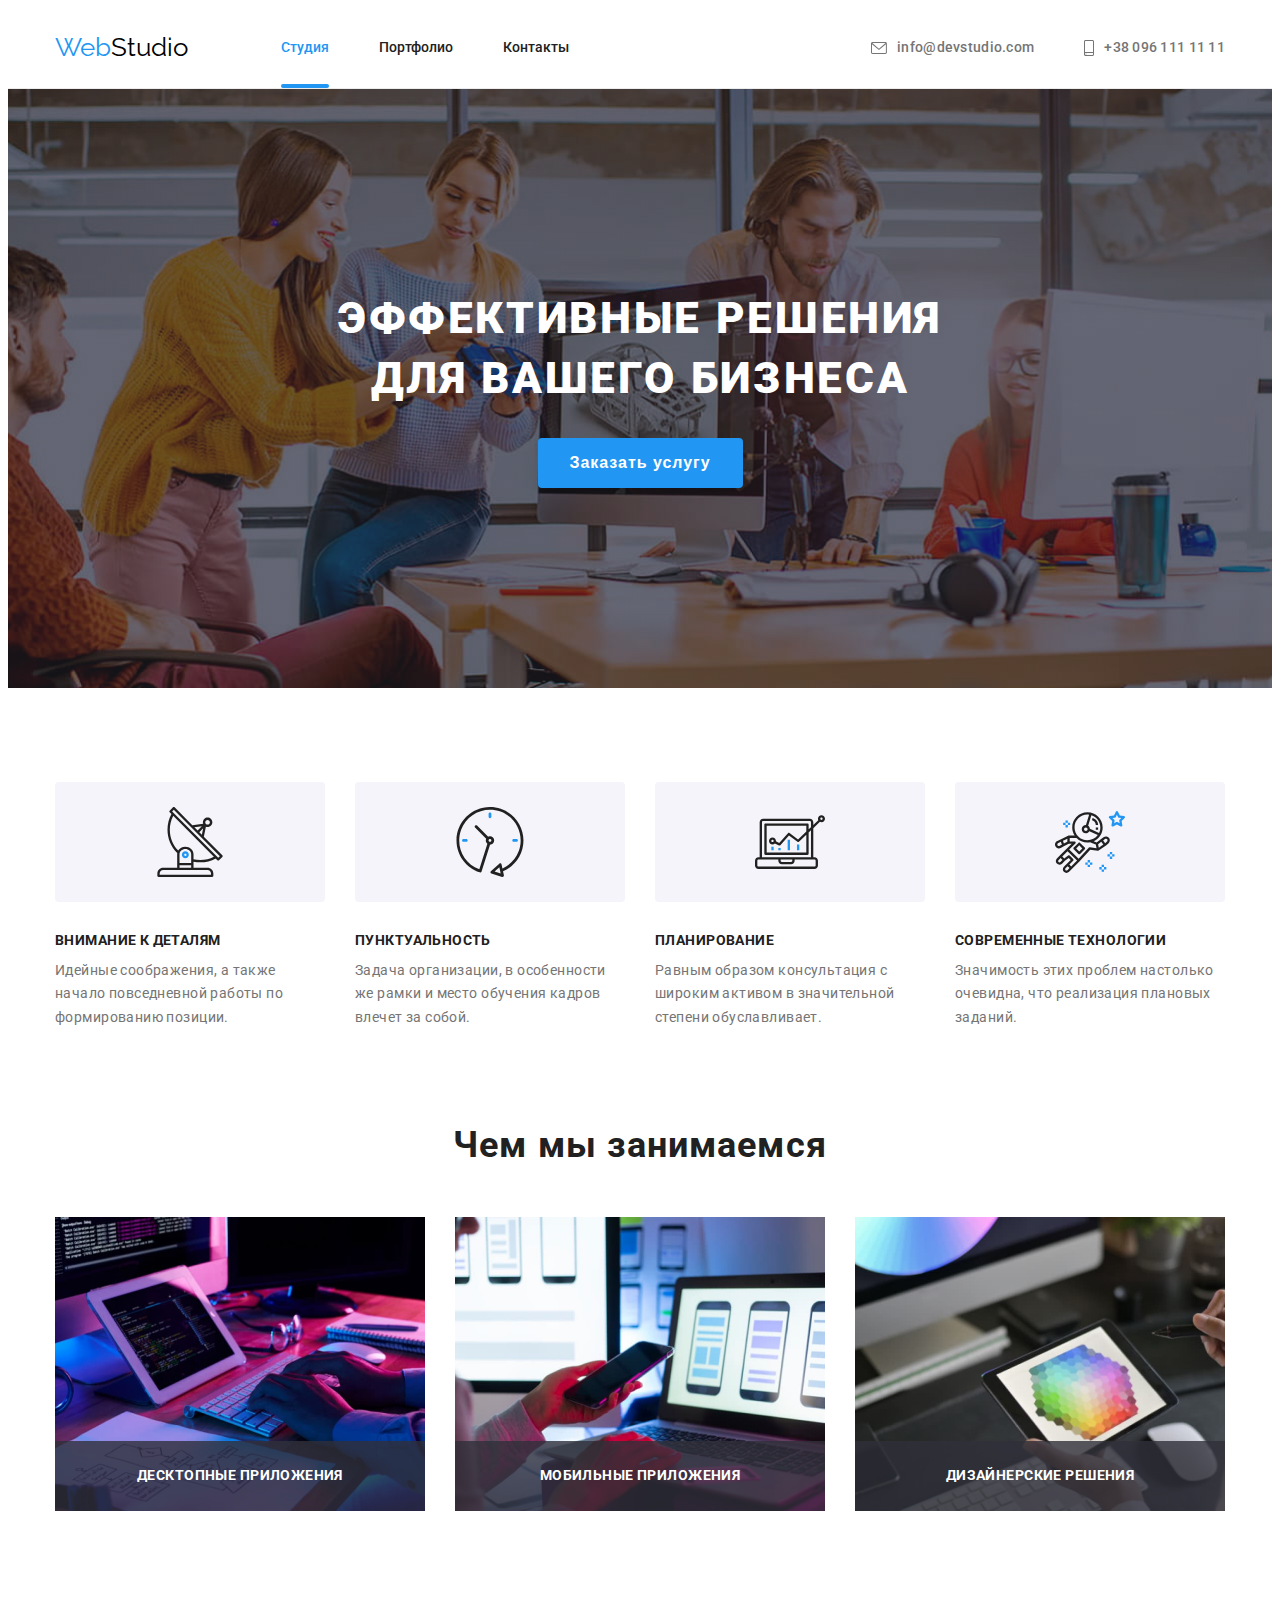
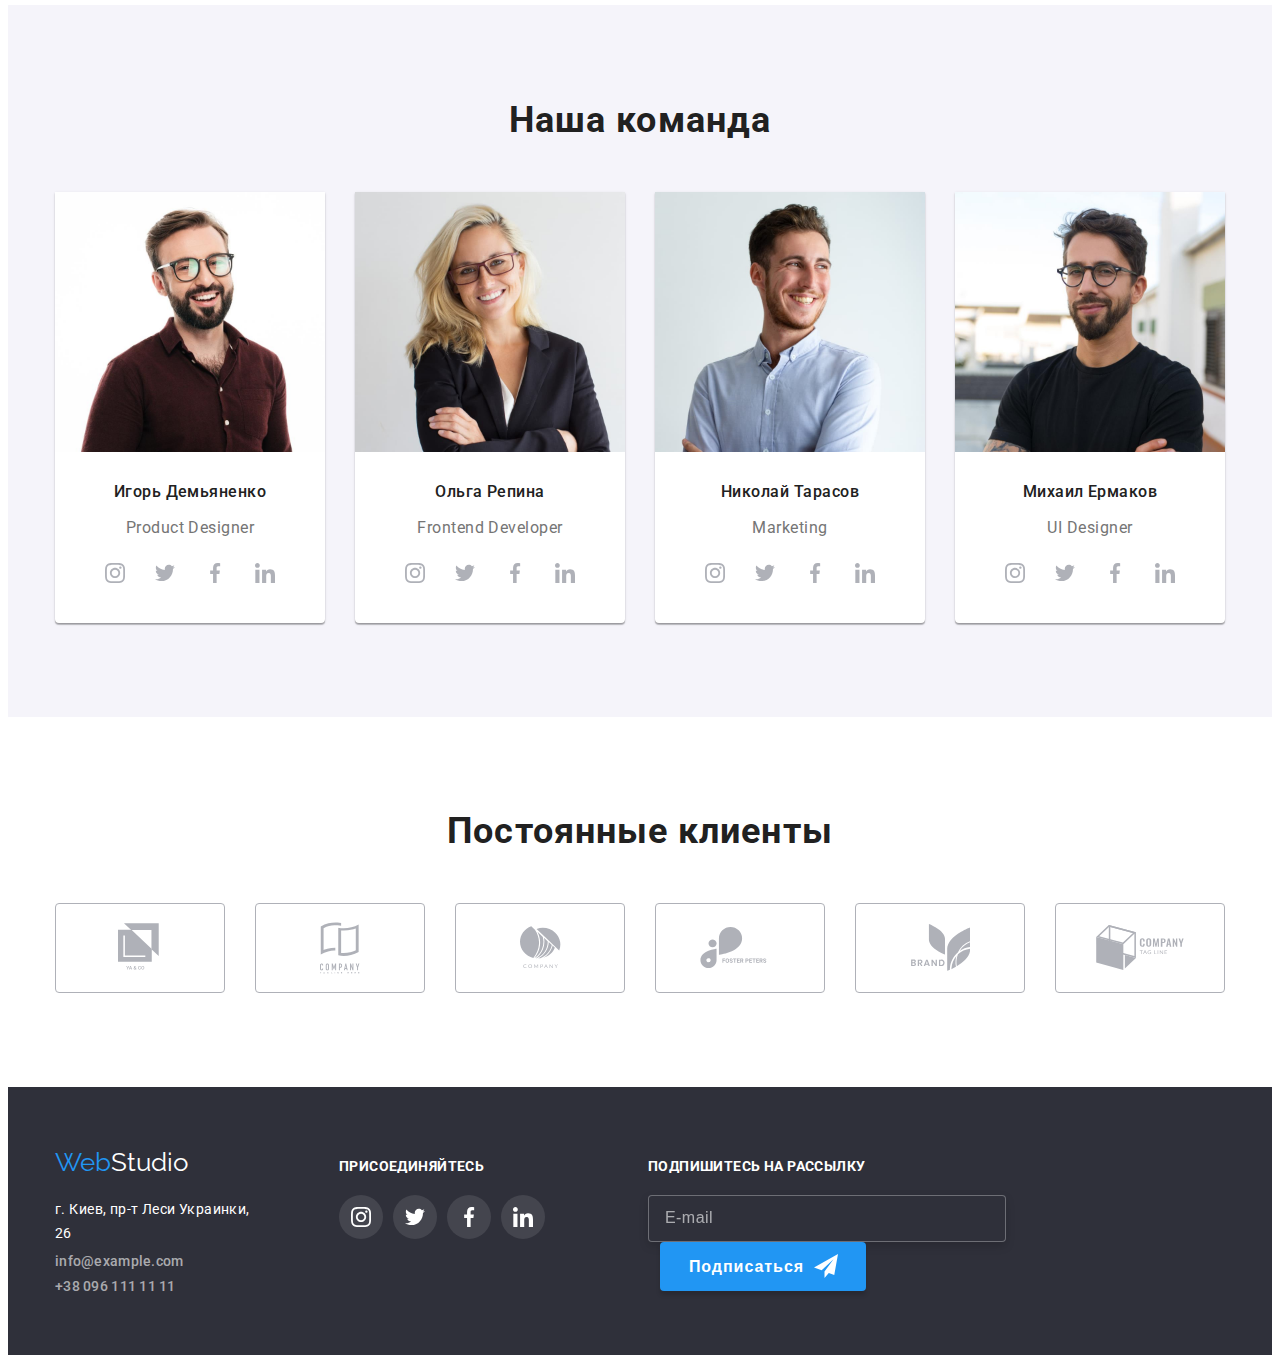
==== index.html @ 6240054f "Клонирование HW" ====
<!DOCTYPE html>
<html lang="ru">
  <head>
    <meta charset="UTF-8" />
    <meta http-equiv="X-UA-Compatible" content="IE=edge" />
    <meta name="viewport" content="width=device-width, initial-scale=1.0" />
    <link rel="preconnect" href="https://fonts.gstatic.com" />
    <link
      href="https://fonts.googleapis.com/css2?family=Raleway:wght@700&family=Roboto:wght@400;500;700;900&display=swap"
      rel="stylesheet"
    />
    <link
      rel="stylesheet"
      href="https://cdnjs.cloudflare.com/ajax/libs/modern-normalize/1.0.0/modern-normalize.min.css"
      integrity="sha512-ISS7cAi1PEhQ8jnbJpJZMd29NlhNj4AWYyLOSp2CE/CsHxTCu+r+t0D2yoJudVrd0/8fTVPUVDzY5Tvli75u/g=="
      crossorigin="anonymous"
    />
    <title>goit-markup-hw-06</title>
    <link rel="stylesheet" href="./css/styles.css" />
  </head>
  <body>
    <!-- Modal window -->
    <div class="backdrop is-hidden" data-modal>
      <div class="modal">
        <button class="modal-btn" type="button" data-modal-close></button>
        <h3 class="modal-title">Оставьте свои данные, мы вам перезвоним</h3>
        <form class="modal-form">
          <div class="form-field">
            <label class="form-label" for="name"> Имя</label>
            <input class="form-input" type="text" name="name" id="name" />
            <svg class="form-icon" width="12" height="12">
              <use href="./images/icons.svg#icon-person"></use>
            </svg>
          </div>
          <div class="form-field">
            <label class="form-label" for="telephone">Телефон</label>
            <input class="form-input" type="tel" name="tel" id="telephone" />
            <svg class="form-icon" width="13" height="13">
              <use href="./images/icons.svg#icon-phone"></use>
            </svg>
          </div>
          <div class="form-field">
            <label class="form-label" for="mail">Почта</label>
            <input class="form-input" type="email" name="mail" id="mail" />
            <svg class="form-icon" width="15" height="12">
              <use href="./images/icons.svg#icon-mail"></use>
            </svg>
          </div>
          <div class="form-field">
            <label class="form-label" for="comment">Комментарий</label>
            <textarea
              class="form-text-area"
              name="comment"
              id="comment"
              placeholder="Введите текст"
            ></textarea>
          </div>
          <label class="lable-checkbox">
            <input class="checkbox" type="checkbox" name="policy" />
            <span class="check-box"></span>
            Соглашаюсь с рассылкой и принимаю
            <a href="">Условия договора</a></label
          >
          <button class="modal-form-btn" type="submit">Отправить</button>
        </form>
      </div>
    </div>
    <!-- Header container -->
    <header class="header">
      <div class="container">
        <nav class="site-nav">
          <a class="logo" href="./index.html"><span>Web</span>Studio </a>
          <ul class="site-nav list">
            <li class="site-nav item">
              <a class="link-nav current" href="./index.html">Студия</a>
            </li>
            <li class="site-nav item">
              <a class="link-nav" href="./portfolio.html">Портфолио</a>
            </li>
            <li class="site-nav item">
              <a class="link-nav" href="">Контакты</a>
            </li>
          </ul>
        </nav>
        <ul class="site-contact list">
          <li class="item">
            <a class="link-contact" href="mailto:info@devstudio.com"
              ><svg class="envelope-icon">
                <use href="./images/icons.svg#icon-envelope"></use>
              </svg>
              info@devstudio.com</a
            >
          </li>
          <li class="item">
            <a class="link-contact" href="tel:+380961111111">
              <svg class="smartphonee-icon">
                <use href="./images/icons.svg#icon-smartphone"></use>
              </svg>
              +38 096 111 11 11</a
            >
          </li>
        </ul>
      </div>
    </header>
    <!-- Main container -->
    <main>
      <section class="hero">
        <div class="hero-container">
          <h1 class="hero-title">Эффективные решения для вашего бизнеса</h1>
          <button class="hero-button" data-modal-open>Заказать услугу</button>
        </div>
      </section>
      <section class="our-principles">
        <div class="container">
          <h2 class="visually-hidden">Наши принципы</h2>
          <ul class="our-principles-list list">
            <li class="item icon-antenna">
              <div class="wrap">
                <svg class="our-principles-list-icon" width="70" height="70">
                  <use href="./images/icons.svg#icon-antenna"></use>
                </svg>
              </div>
              <h3 class="our-principles-title">Внимание к деталям</h3>
              <p class="our-principles-text">
                Идейные соображения, а также начало повседневной работы по
                формированию позиции.
              </p>
            </li>
            <li class="item icon-clock">
              <div class="wrap">
                <svg width="70" height="70">
                  <use href="./images/icons.svg#icon-clock"></use>
                </svg>
              </div>
              <h3 class="our-principles-title">Пунктуальность</h3>
              <p class="our-principles-text">
                Задача организации, в особенности же рамки и место обучения
                кадров влечет за собой.
              </p>
            </li>
            <li class="item icon-diagram">
              <div class="wrap">
                <svg width="70" height="70">
                  <use href="./images/icons.svg#icon-diagram"></use>
                </svg>
              </div>
              <h3 class="our-principles-title">Планирование</h3>
              <p class="our-principles-text">
                Равным образом консультация с широким активом в значительной
                степени обуславливает.
              </p>
            </li>
            <li class="item icon-astronaut">
              <div class="wrap">
                <svg width="70" height="70">
                  <use href="./images/icons.svg#icon-astronaut"></use>
                </svg>
              </div>
              <h3 class="our-principles-title">Современные технологии</h3>
              <p class="our-principles-text">
                Значимость этих проблем настолько очевидна, что реализация
                плановых заданий.
              </p>
            </li>
          </ul>
        </div>
      </section>
      <section class="what-we-do">
        <div class="container">
          <h2 class="what-we-do-title">Чем мы занимаемся</h2>
          <ul class="grid list">
            <li class="grid-item">
              <img src="./images/photo1.jpg" alt="Написание кода" width="370" />
              <p class="img-label">Десктопные приложения</p>
            </li>
            <li class="grid-item">
              <img
                src="./images/photo2.jpg"
                alt="Адаптивная вёрстка"
                width="370"
              />
              <p class="img-label">Мобильные приложения</p>
            </li>
            <li class="grid-item">
              <img
                src="./images/photo3.jpg"
                alt="Создание дизайна"
                width="370"
              />
              <p class="img-label">Дизайнерские решения</p>
            </li>
          </ul>
        </div>
      </section>
      <section class="our-team">
        <div class="container">
          <h2 class="our-team-title">Наша команда</h2>
          <ul class="grid list">
            <li class="our-team-card grid-item">
              <img
                src="./images/product_designer.jpg"
                alt="Product Designer"
                width="270"
              />
              <div class="wrap">
                <h3 class="our-team-card-title">Игорь Демьяненко</h3>
                <p class="our-team-card-text" lang="en">Product Designer</p>
                <ul class="social-link-list list">
                  <li class="item">
                    <a class="social-link" href="#">
                      <svg class="social-icon">
                        <use href="./images/icons.svg#icon-instagram"></use>
                      </svg>
                    </a>
                  </li>
                  <li class="item">
                    <a class="social-link" href="#">
                      <svg class="social-icon">
                        <use href="./images/icons.svg#icon-twitter"></use>
                      </svg>
                    </a>
                  </li>
                  <li class="item">
                    <a class="social-link" href="#">
                      <svg class="social-icon">
                        <use href="./images/icons.svg#icon-facebook"></use>
                      </svg>
                    </a>
                  </li>
                  <li class="item">
                    <a class="social-link" href="#">
                      <svg class="social-icon">
                        <use href="./images/icons.svg#icon-linkedin"></use>
                      </svg>
                    </a>
                  </li>
                </ul>
              </div>
            </li>
            <li class="our-team-card grid-item">
              <img
                src="./images/frontend_developer.jpg"
                alt="Frontend Developer"
                width="270"
              />
              <div class="wrap">
                <h3 class="our-team-card-title">Ольга Репина</h3>
                <p class="our-team-card-text" lang="en">Frontend Developer</p>
                <ul class="social-link-list list">
                  <li class="item">
                    <a class="social-link" href="#">
                      <svg class="social-icon">
                        <use href="./images/icons.svg#icon-instagram"></use>
                      </svg>
                    </a>
                  </li>
                  <li class="item">
                    <a class="social-link" href="#">
                      <svg class="social-icon">
                        <use href="./images/icons.svg#icon-twitter"></use>
                      </svg>
                    </a>
                  </li>
                  <li class="item">
                    <a class="social-link" href="#">
                      <svg class="social-icon">
                        <use href="./images/icons.svg#icon-facebook"></use>
                      </svg>
                    </a>
                  </li>
                  <li class="item">
                    <a class="social-link" href="#">
                      <svg class="social-icon">
                        <use href="./images/icons.svg#icon-linkedin"></use>
                      </svg>
                    </a>
                  </li>
                </ul>
              </div>
            </li>
            <li class="our-team-card grid-item">
              <img src="./images/marketing.jpg" alt="Marketing" width="270" />
              <div class="wrap">
                <h3 class="our-team-card-title">Николай Тарасов</h3>
                <p class="our-team-card-text" lang="en">Marketing</p>
                <ul class="social-link-list list">
                  <li class="item">
                    <a class="social-link" href="#">
                      <svg class="social-icon">
                        <use href="./images/icons.svg#icon-instagram"></use>
                      </svg>
                    </a>
                  </li>
                  <li class="item">
                    <a class="social-link" href="#">
                      <svg class="social-icon">
                        <use href="./images/icons.svg#icon-twitter"></use>
                      </svg>
                    </a>
                  </li>
                  <li class="item">
                    <a class="social-link" href="#">
                      <svg class="social-icon">
                        <use href="./images/icons.svg#icon-facebook"></use>
                      </svg>
                    </a>
                  </li>
                  <li class="item">
                    <a class="social-link" href="#">
                      <svg class="social-icon">
                        <use href="./images/icons.svg#icon-linkedin"></use>
                      </svg>
                    </a>
                  </li>
                </ul>
              </div>
            </li>
            <li class="our-team-card grid-item">
              <img
                src="./images/ui_designer.jpg"
                alt="UI Designer"
                width="270"
              />
              <div class="wrap">
                <h3 class="our-team-card-title">Михаил Ермаков</h3>
                <p class="our-team-card-text" lang="en">UI Designer</p>
                <ul class="social-link-list list">
                  <li class="item">
                    <a class="social-link" href="#">
                      <svg class="social-icon">
                        <use href="./images/icons.svg#icon-instagram"></use>
                      </svg>
                    </a>
                  </li>
                  <li class="item">
                    <a class="social-link" href="#">
                      <svg class="social-icon">
                        <use href="./images/icons.svg#icon-twitter"></use>
                      </svg>
                    </a>
                  </li>
                  <li class="item">
                    <a class="social-link" href="#">
                      <svg class="social-icon">
                        <use href="./images/icons.svg#icon-facebook"></use>
                      </svg>
                    </a>
                  </li>
                  <li class="item">
                    <a class="social-link" href="#">
                      <svg class="social-icon">
                        <use href="./images/icons.svg#icon-linkedin"></use>
                      </svg>
                    </a>
                  </li>
                </ul>
              </div>
            </li>
          </ul>
        </div>
      </section>
      <section class="our-clients">
        <div class="container">
          <h2 class="our-clients-title">Постоянные клиенты</h2>
          <ul class="clients-list list">
            <li class="item">
              <a href="#" class="clients-link">
                <svg class="clients-icon" width="45" height="50">
                  <use href="./images/icons.svg#icon-logo"></use>
                </svg>
              </a>
            </li>
            <li class="item">
              <a href="#" class="clients-link">
                <svg class="clients-icon" width="40" height="52">
                  <use href="./images/icons.svg#icon-logo-2"></use>
                </svg>
              </a>
            </li>
            <li class="item">
              <a href="#" class="clients-link">
                <svg class="clients-icon" width="41" height="42.6">
                  <use href="./images/icons.svg#icon-logo-3"></use>
                </svg>
              </a>
            </li>
            <li class="item">
              <a href="#" class="clients-link">
                <svg class="clients-icon" width="79.66" height="42.02">
                  <use href="./images/icons.svg#icon-logo-4"></use>
                </svg>
              </a>
            </li>
            <li class="item">
              <a href="#" class="clients-link">
                <svg class="clients-icon" width="59" height="47">
                  <use href="./images/icons.svg#icon-logo-5"></use>
                </svg>
              </a>
            </li>
            <li class="item">
              <a href="#" class="clients-link">
                <svg class="clients-icon" width="88.48" height="45.44">
                  <use href="./images/icons.svg#icon-logo-6"></use>
                </svg>
              </a>
            </li>
          </ul>
        </div>
      </section>
    </main>
    <!-- Footer container -->
    <footer class="footer">
      <div class="container">
        <div>
          <a class="logo logo-footer" href="./index.html"
            ><span>Web</span>Studio</a
          >
          <address class="footer-adress">
            <ul class="list">
              <li class="footer-adress-item">
                г. Киев, пр-т Леси Украинки, 26
              </li>
              <li class="footer-adress-item">
                <a class="link-contact" href="mailto:info@example.com"
                  >info@example.com</a
                >
              </li>
              <li class="footer-adress-item">
                <a class="link-contact" href="tel:+380961111111"
                  >+38 096 111 11 11</a
                >
              </li>
            </ul>
          </address>
        </div>
        <div class="footer-social-link-wrap">
          <h3 class="footer-social-link-title">присоединяйтесь</h3>
          <ul class="footer-social-link-list list">
            <li class="item">
              <a class="footer-social-link" href="#">
                <svg class="footer-social-icon">
                  <use href="./images/icons.svg#icon-instagram"></use>
                </svg>
              </a>
            </li>
            <li class="item">
              <a class="footer-social-link" href="#">
                <svg class="footer-social-icon">
                  <use href="./images/icons.svg#icon-twitter"></use>
                </svg>
              </a>
            </li>
            <li class="item">
              <a class="footer-social-link" href="#">
                <svg class="footer-social-icon">
                  <use href="./images/icons.svg#icon-facebook"></use>
                </svg>
              </a>
            </li>
            <li class="item">
              <a class="footer-social-link" href="#">
                <svg class="footer-social-icon">
                  <use href="./images/icons.svg#icon-linkedin"></use>
                </svg>
              </a>
            </li>
          </ul>
        </div>
        <div class="footer-form-wrap">
          <h3 class="footer-social-link-title">Подпишитесь на рассылку</h3>
          <form class="footer-form">
            <label>
              <input
                class="footer-form-input"
                type="email"
                name="email"
                placeholder="E-mail"
              />
            </label>
            <button class="footer-form-btn" type="submit">Подписаться</button>
          </form>
        </div>
      </div>
    </footer>
    <script src="./js/modal.js"></script>
  </body>
</html>
---- css/styles.css ----
/* Переменные */
:root {
  --section-color-dark: #2f303a;
  --hover-focus-color: #2196f3;
  --main-color: #ffffff;
  --section-color-light: #f5f4fa;
  --main-font-color: #212121;
  --button-border-radius: 4px;
  --font-color-dark: #757575;
  --card-border-color: #eeeeee;
  --footer-link-color: rgba(255, 255, 255, 0.6);
  --dark-color: #000000;
  --icon-color: #afb1b8;
  --back-bg: #c4c4c4;
  --timing-function: cubic-bezier(0.4, 0, 0.2, 1);
}
/* Общая стилизация */
html {
  box-sizing: border-box;
}
*,
*::after,
*::before {
  box-sizing: inherit;
}
h1,
h2,
h3,
h4,
h5,
h6,
p {
  margin-top: 0;
}
img {
  display: block;
  height: auto;
  min-width: 100%;
}
.list {
  list-style: none;
  padding-left: 0;
  margin: 0;
}
body {
  font-family: "Roboto", sans-serif;
  color: var(--main-font-color);
}
.container {
  width: 1200px;
  padding-left: 15px;
  padding-right: 15px;
  margin-right: auto;
  margin-left: auto;
}
.grid {
  display: flex;
  flex-wrap: wrap;
  margin-left: -30px;
  margin-top: -30px;
}
.grid-item {
  margin-left: 30px;
  margin-top: 30px;
}
.wrap {
  padding-top: 30px;
  padding-bottom: 30px;
  padding-left: 30px;
  padding-right: 30px;
}
.link {
  text-decoration: none;
  color: inherit;
}
.visually-hidden {
  position: absolute;
  width: 1px;
  height: 1px;
  margin: -1px;
  padding: 0;
  overflow: hidden;
  border: 0;
  clip: rect(0 0 0 0);
}
/* Стилизация header */
.header {
  border-bottom: 1px solid #ececec;
  align-items: center;
}
.header .container {
  display: flex;
  justify-content: flex-end;
}
.header .site-nav {
  display: flex;
  align-items: center;
  margin-right: auto;
}
.site-nav .item .current {
  color: var(--hover-focus-color);
}
.site-contact {
  display: flex;
  align-items: center;
  color: var(--font-color-dark);
}
.site-contact .item:not(:last-child) {
  margin-right: 50px;
}
.site-nav .item {
  position: relative;
  margin-right: 50px;
}
.site-nav .item:last-child {
  margin-right: 0;
}
.logo {
  text-decoration: none;
  color: var(--dark-color);
  font-family: "Raleway", sans-serif;
  font-size: 26px;
  line-height: 1.2;
  margin-right: 93px;
  padding-top: 24px;
  padding-bottom: 25px;
}
.logo span {
  color: var(--hover-focus-color);
}
.site-nav .link-nav {
  display: block;
  text-decoration: none;
  font-weight: 500;
  font-size: 14px;
  line-height: 1.14;
  color: var(--main-font-color);
  padding-top: 32px;
  padding-bottom: 32px;
  transition: color 250ms var(--timing-function);
}
.link-contact {
  display: flex;
  align-items: center;
  padding-top: 32px;
  padding-bottom: 32px;
  text-decoration: none;
  font-style: normal;
  font-weight: 500;
  font-size: 14px;
  line-height: 1.14;
  color: var(--font-color-dark);
  letter-spacing: 0.02em;
  transition: color 250ms var(--timing-function);
}
.current::after {
  content: "";
  position: absolute;
  bottom: 0;
  left: 0;
  width: 100%;
  border-bottom: 4px solid var(--hover-focus-color);
  border-radius: 2px;
}
.envelope-icon {
  width: 16px;
  height: 12px;
  margin-right: 10px;
  fill: currentColor;
}
.smartphonee-icon {
  width: 10px;
  height: 16px;
  margin-right: 10px;
  fill: currentColor;
}
.hero {
  margin-right: auto;
  margin-left: auto;
  background-color: var(--back-bg);
  padding-top: 200px;
  padding-bottom: 200px;
  max-width: 1600px;
  background-image: linear-gradient(
      to right,
      rgba(47, 48, 58, 0.4),
      rgba(47, 48, 58, 0.4)
    ),
    url(../images/Img.jpg);
  background-repeat: no-repeat;
  background-size: cover;
  background-position: center;
}
.hero-container {
  width: 696px;
  text-align: center;
  margin-right: auto;
  margin-left: auto;
}
.hero-title {
  font-weight: 900;
  font-size: 44px;
  line-height: 1.36;
  text-transform: uppercase;
  text-align: center;
  color: var(--main-color);
  letter-spacing: 0.06em;
}
.hero-button {
  background-color: var(--hover-focus-color);
  font-weight: bold;
  font-size: 16px;
  line-height: 1.875;
  color: var(--main-color);
  border: none;
  letter-spacing: 0.06em;
  box-shadow: 0px 4px 4px rgba(0, 0, 0, 0.15);
  border-radius: var(--button-border-radius);
  cursor: pointer;
  padding: 10px 32px;
}
.backdrop {
  position: fixed;
  z-index: 990;
  width: 100%;
  height: 100%;
  left: 0;
  top: 0;
  background-color: rgba(0, 0, 0, 0.2);
  transform: scale(1);
  transition: opacity 600ms cubic-bezier(0.17, 0.67, 0.83, 0.67);
}
.backdrop.is-hidden {
  opacity: 0;
  pointer-events: none;
}
.modal {
  position: absolute;
  top: 50%;
  left: 50%;
  opacity: 1;
  width: 528px;
  transform: translate(-50%, -50%) scale(1);
  border-radius: 4px;
  box-shadow: 0px 1px 3px rgba(0, 0, 0, 0.12), 0px 1px 1px rgba(0, 0, 0, 0.14),
    0px 2px 1px rgba(0, 0, 0, 0.2);
  background-color: rgba(255, 255, 255, 1);
  transition: transform 1000ms var(--timing-function),
    opacity 1000ms var(--timing-function),
    box-shadow 1000ms var(--timing-function);
}
.backdrop.is-hidden .modal {
  transform: translate(-50%, -50%) scale(0);
  opacity: 0;
}
.modal-btn {
  position: absolute;
  top: 8px;
  right: 8px;
  width: 30px;
  height: 30px;
  border-radius: 50%;
  cursor: pointer;
  background-color: rgba(255, 255, 255, 1);
  border: 1px solid rgba(0, 0, 0, 0.1);
  transition: color 250ms var(--timing-function);
}
.modal-btn::before {
  content: "\2716";
}
.modal-btn:focus,
.modal-btn:hover {
  color: var(--hover-focus-color);
}
.modal-title {
  margin-top: 40px;
  margin-bottom: 12px;
  font-size: 20px;
  line-height: 1.15;
  letter-spacing: 0.03em;
  color: var(--main-font-color);
  text-align: center;
}
.modal-form {
  width: 448px;
  margin-left: auto;
  margin-right: auto;
}
.form-field {
  display: flex;
  flex-direction: column;
  margin-bottom: 10px;
  position: relative;
  color: var(--dark-color);
}
.form-label {
  margin-bottom: 4px;
  font-size: 12px;
  line-height: 1.17;
  letter-spacing: 0.01em;
  color: var(--font-color-dark);
}
.form-input {
  cursor: pointer;
  border: 1px solid rgba(33, 33, 33, 0.2);
  border-radius: 4px;
  padding-top: 12px;
  padding-bottom: 12px;
  padding-left: 42px;
  padding-right: 0;
  height: 40px;
  font-size: 14px;
  line-height: 1.14;
  letter-spacing: 0.01em;
  transition: border 250ms var(--timing-function);
}
.form-input:hover + .form-icon,
.form-input:focus + .form-icon {
  color: var(--hover-focus-color);
}
.form-input:hover,
.form-input:focus {
  border: 1px solid var(--hover-focus-color);
  outline: none;
}
.form-icon {
  position: absolute;
  top: 55%;
  margin-left: 12px;
  fill: currentColor;
  transition: color 250ms var(--timing-function);
}
.form-field:focus-within > .form-icon {
  color: rgba(33, 150, 243, 0.9);
}
.form-icon:focus,
.form-icon:hover {
  color: var(--hover-focus-color);
  cursor: pointer;
}
.form-text-area::placeholder {
  font-size: 14px;
  line-height: 1.14;
  letter-spacing: 0.01em;
  color: rgba(117, 117, 117, 0.5);
}
.form-text-area {
  resize: none;
  cursor: pointer;
  height: 120px;
  padding: 12px 16px;
  border: 1px solid rgba(33, 33, 33, 0.2);
  border-radius: 4px;
  font-size: 14px;
  line-height: 1.14;
  letter-spacing: 0.01em;
  transition: border 250ms var(--timing-function);
}
.form-text-area:hover,
.form-text-area:focus {
  border: 1px solid var(--hover-focus-color);
  outline: none;
}
.form-field:nth-child(5) {
  flex-direction: row;
}
.checkbox-field {
  position: relative;
}
.checkbox {
  appearance: none;
}
.lable-checkbox {
  display: flex;
  align-items: center;
  justify-content: start;
  cursor: pointer;
  font-size: 14px;
  line-height: 1.71;
  letter-spacing: 0.03em;
  color: var(--font-color-dark);
  margin-top: 20px;
  margin-bottom: 30px;
}
.check-box {
  cursor: pointer;
  margin-left: 12px;
  margin-right: 8.38px;
  width: 16px;
  height: 15px;
  background-image: url(../images/vector.svg);
}
.checkbox:focus + .check-box {
  outline: 1px solid var(--hover-focus-color);
}

.checkbox:checked:focus + .check-box {
  background-color: #2196f3;
  outline: 1px solid var(--hover-focus-color);
  background-image: url(../images/r.svg);
  background-repeat: no-repeat;
  background-position: center;
}
.modal-form-btn {
  display: block;
  padding: 10px 55px;
  margin-left: auto;
  margin-right: auto;
  margin-bottom: 40px;
  cursor: pointer;
  border: none;
  background-color: #188ce8;
  box-shadow: 0px 4px 4px rgba(0, 0, 0, 0.15);
  border-radius: 4px;
  font-weight: bold;
  font-size: 16px;
  line-height: 1.87;
  letter-spacing: 0.06em;
  color: var(--main-color);
}
/* Our principles */
.our-principles {
  padding-top: 94px;
  padding-bottom: 94px;
}
.our-principles-list {
  display: flex;
}
.our-principles .container {
  display: flex;
}
.our-principles-list .wrap {
  display: flex;
  padding: 0;
  margin-bottom: 30px;
  width: 270px;
  height: 120px;
  align-items: center;
  justify-content: center;
  background-color: var(--section-color-light);
  border-radius: 4px;
}
.our-principles .item:not(:last-child) {
  margin-right: 30px;
}
.our-principles-title {
  font-weight: bold;
  font-size: 14px;
  line-height: 1.17;
  letter-spacing: 0.03em;
  text-transform: uppercase;
  margin-bottom: 10px;
}
.our-principles-text {
  font-size: 14px;
  line-height: 1.7;
  letter-spacing: 0.03em;
  color: var(--font-color-dark);
  margin-bottom: 0;
}
.what-we-do {
  text-align: center;
  padding-bottom: 94px;
}
.what-we-do-title {
  font-size: 36px;
  line-height: 1.2;
  letter-spacing: 0.03em;
  text-align: center;
  margin-bottom: 50px;
}
.what-we-do .grid-item {
  position: relative;
}
.img-label {
  position: absolute;
  bottom: 0;
  left: 0;
  width: 370px;
  height: 70px;
  margin-bottom: 0;
  display: flex;
  justify-content: center;
  align-items: center;
  font-weight: bold;
  font-size: 14px;
  line-height: 1.14;
  letter-spacing: 0.03em;
  text-transform: uppercase;
  color: var(--main-color);
  background-color: rgba(47, 48, 58, 0.8);
}
.our-team {
  background-color: var(--section-color-light);
  padding-top: 94px;
  padding-bottom: 94px;
}
.our-team-title {
  margin-bottom: 50px;
  font-size: 36px;
  line-height: 1.2;
  text-align: center;
  letter-spacing: 0.03em;
}
.our-team-card {
  width: 270px;
  background-color: var(--main-color);
  box-shadow: 0px 1px 3px rgba(0, 0, 0, 0.12), 0px 1px 1px rgba(0, 0, 0, 0.14),
    0px 2px 1px rgba(0, 0, 0, 0.2);
  border-radius: 0px 0px 4px 4px;
}
.our-team-card-title {
  font-weight: 500;
  font-size: 16px;
  line-height: 1.2;
  text-align: center;
  letter-spacing: 0.03em;
}
.our-team-card-text {
  font-size: 16px;
  margin-bottom: 16px;
  line-height: 1.2;
  text-align: center;
  letter-spacing: 0.03em;
  color: var(--font-color-dark);
}
.our-team .wrap {
  text-align: center;
}
.social-link-list {
  display: inline-flex;
  padding: 0;
  margin: 0;
  list-style: none;
}
.social-link-list .item:not(:last-child) {
  margin-right: 10px;
}
.social-link {
  display: flex;
  border-radius: 50%;
  width: 40px;
  height: 40px;
  justify-content: center;
  align-items: center;
  color: var(--icon-color);
  transition: color 250ms var(--timing-function),
    background-color 250ms var(--timing-function);
}
.social-icon {
  width: 20px;
  height: 20px;
  fill: currentColor;
}
.social-link:focus,
.social-link:hover {
  background-color: var(--hover-focus-color);
  color: var(--main-color);
  transition: background-color 250ms var(--timing-function),
    color 250ms var(--timing-function);
}
.our-clients {
  padding-top: 94px;
  padding-bottom: 94px;
}
.our-clients-title {
  font-weight: bold;
  font-size: 36px;
  line-height: 1.16;
  text-align: center;
  letter-spacing: 0.03em;
  margin-bottom: 50px;
}
.clients-list {
  display: flex;
}
.clients-link {
  display: flex;
  width: 170px;
  height: 90px;
  border: 1px solid var(--icon-color);
  border-radius: 4px;
  justify-content: center;
  align-items: center;
  color: var(--icon-color);
  transition: color 250ms var(--timing-function),
    border 250ms var(--timing-function);
}
.clients-list .item:not(:last-child) {
  margin-right: 30px;
}
.clients-icon {
  fill: currentColor;
}
.clients-link:hover,
.clients-link:focus {
  color: var(--hover-focus-color);
  border: 1px solid var(--hover-focus-color);
}
/* Стилизация Portfolio */
.content-portfolio {
  padding-top: 94px;
  padding-bottom: 94px;
  text-align: center;
}
.filter-list {
  display: inline-flex;
  margin-left: 0;
  margin-right: 0;
  margin-bottom: 50px;
}
.filter-list .item:not(:last-child) {
  margin-right: 8px;
}
.portfolio-btn {
  font-family: inherit;
  cursor: pointer;
  border: none;
  background-color: var(--section-color-light);
  border-radius: 4px;
  padding: 6px 22px;
  color: inherit;
  font-weight: 500;
  font-size: 16px;
  line-height: 1.625;
  transition: background-color 250ms var(--timing-function),
    color 250ms var(--timing-function), box-shadow 250ms var(--timing-function);
}
.portfolio-card {
  width: 370px;
}
.portfolio-card-back-wrap {
  position: relative;
  overflow: hidden;
}
.portfolio-card-back {
  position: absolute;
  top: 0;
  left: 0;
  height: 100%;
  opacity: 0;
  padding: 63px 24px;
  font-size: 18px;
  line-height: 1.55;
  color: var(--main-color);
  letter-spacing: 0.03em;
  background-color: rgba(33, 150, 243, 0.9);
  text-align: left;
  transform: translatey(100%);
  transition-property: transform, opacity;
  transition-duration: 250ms;
  transition-timing-function: var(--timing-function);
}
.portfolio-card .link:focus .portfolio-card-back,
.portfolio-card .link:hover .portfolio-card-back {
  opacity: 1;
  transform: translateY(0);
}
.content-portfolio .wrap {
  text-align: left;
  padding: 20px 24px;
  border-right: 1px solid var(--card-border-color);
  border-left: 1px solid var(--card-border-color);
  border-bottom: 1px solid var(--card-border-color);
}
.portfolio-title {
  font-weight: bold;
  font-size: 18px;
  line-height: 2;
  letter-spacing: 0.06em;
  margin-bottom: 4px;
}
.portfolio-text {
  font-size: 16px;
  line-height: 1.87;
  letter-spacing: 0.03em;
  color: var(--font-color-dark);
  font-weight: normal;
  margin-bottom: 0;
}
.portfolio-card .link {
  display: inline-block;
  position: relative;
  transition: box-shadow 250ms var(--timing-function);
}
.portfolio-card .link:focus,
.portfolio-card .link:hover {
  cursor: pointer;
  box-shadow: 0px 1px 1px rgba(0, 0, 0, 0.12), 0px 4px 4px rgba(0, 0, 0, 0.06),
    1px 4px 6px rgba(0, 0, 0, 0.16);
  transition: box-shadow 250ms var(--timing-function);
}
/* Стилизация footer */
.footer {
  background-color: var(--section-color-dark);
  padding-top: 60px;
  padding-bottom: 60px;
}
.logo-footer {
  display: inline-block;
  color: var(--main-color);
  margin-right: 0;
  padding-top: 0;
  padding-bottom: 0;
  margin-bottom: 20px;
}
.footer-adress:nth-child(2) {
  font-size: 14px;
  line-height: 1.7;
  font-style: normal;
  letter-spacing: 0.03em;
  color: var(--main-color);
}
.footer-adress-item:not(:last-child) {
  margin-bottom: 9px;
}
.footer .link-contact {
  color: var(--footer-link-color);
  padding-top: 0;
  padding-bottom: 0;
  transition: color 250ms var(--timing-function);
}
/* Hover and Focus */
.portfolio-btn:hover,
.portfolio-btn:focus {
  color: var(--main-color);
  background-color: var(--hover-focus-color);
  box-shadow: 0px 3px 1px rgba(0, 0, 0, 0.1), 0px 1px 2px rgba(0, 0, 0, 0.08),
    0px 2px 2px rgba(0, 0, 0, 0.12);
  transition: box-shadow 250ms var(--timing-function);
}
.link-nav:hover,
.link-nav:focus,
.link-contact:hover,
.link-contact:focus {
  color: var(--hover-focus-color);
}
.footer .container {
  display: flex;
  align-items: baseline;
}
.footer-social-link-wrap {
  margin-left: 70px;
}
.footer-social-link-title {
  text-transform: uppercase;
  font-weight: bold;
  font-size: 14px;
  line-height: 1.14;
  letter-spacing: 0.03em;
  color: var(--main-color);
  margin-bottom: 20px;
}
.footer-social-link-list {
  display: flex;
}
.footer-social-link {
  display: flex;
  border-radius: 50%;
  background-color: rgba(255, 255, 255, 0.1);
  width: 44px;
  height: 44px;
  justify-content: center;
  align-items: center;
  color: var(--main-color);
  transition: background-color 250ms var(--timing-function),
    color 250ms var(--timing-function);
}
.footer-social-link-list .item:not(:last-child) {
  margin-right: 10px;
}
.footer-social-icon {
  width: 20px;
  height: 20px;
  fill: currentColor;
}
.footer-social-link:hover,
.footer-social-link:focus {
  background-color: var(--hover-focus-color);
}

.footer-form-wrap {
  margin-left: 103px;
}
.footer-form-input {
  width: 358px;
  padding-left: 16px;
  padding-top: 15px;
  padding-bottom: 15px;
  border: 1px solid rgba(255, 255, 255, 0.3);
  filter: drop-shadow(0px 4px 4px rgba(0, 0, 0, 0.15));
  border-radius: 4px;
  background-color: var(--section-color-dark);
  color: rgba(255, 255, 255, 0.6);
}
.footer-form-btn {
  position: relative;
  border: none;
  padding: 10px 62px 10px 29px;
  margin-left: 12px;
  cursor: pointer;
  font-weight: bold;
  font-size: 16px;
  line-height: 1.87;
  letter-spacing: 0.06em;
  color: var(--main-color);
  background-color: var(--hover-focus-color);
  box-shadow: 0px 4px 4px rgba(0, 0, 0, 0.15);
  border-radius: 4px;
}
.footer-form-btn::after {
  content: "";
  position: absolute;
  margin-left: 10px;
  width: 24px;
  height: 24px;
  background-image: url(../images/icon_send.svg);
  top: 50%;
  transform: translateY(-50%);
}
.footer-form-input::placeholder {
  font-size: 16px;
  line-height: 1.25;
  letter-spacing: 0.03em;
  color: rgba(255, 255, 255, 0.6);
}
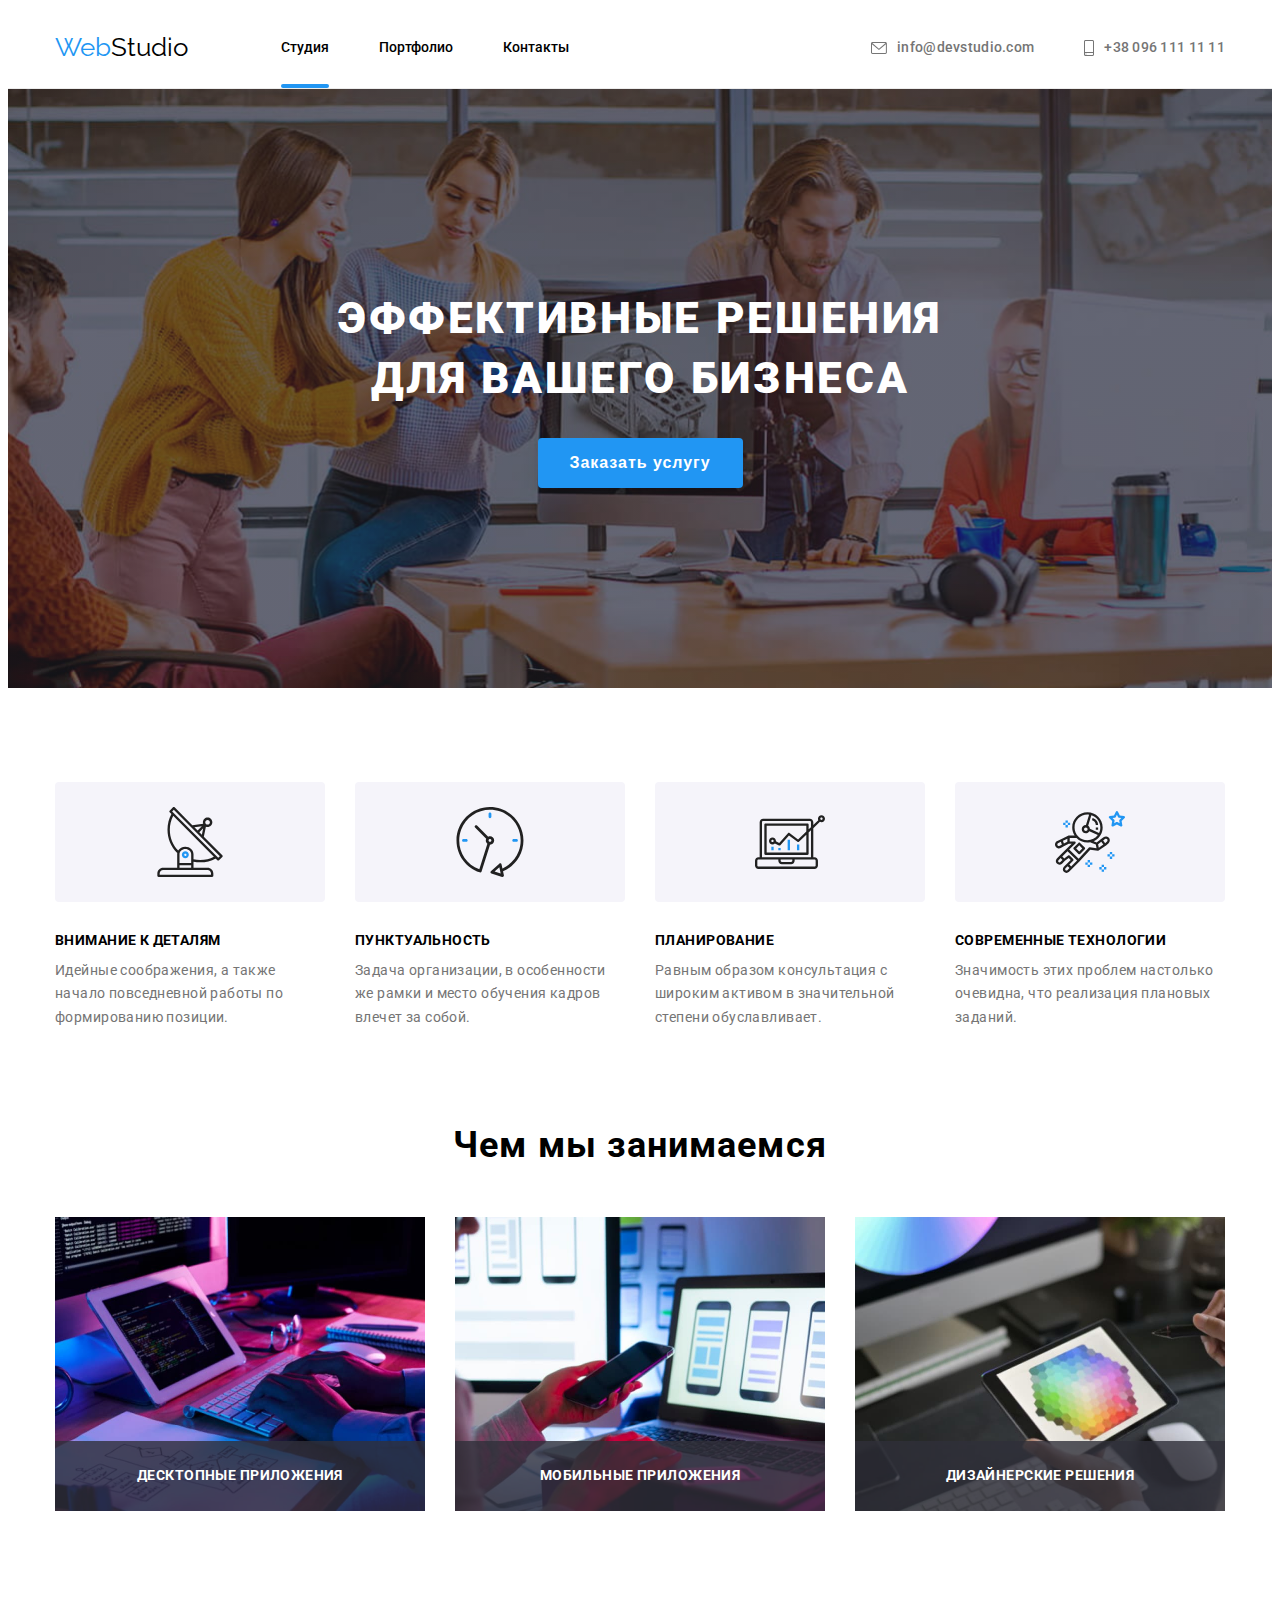
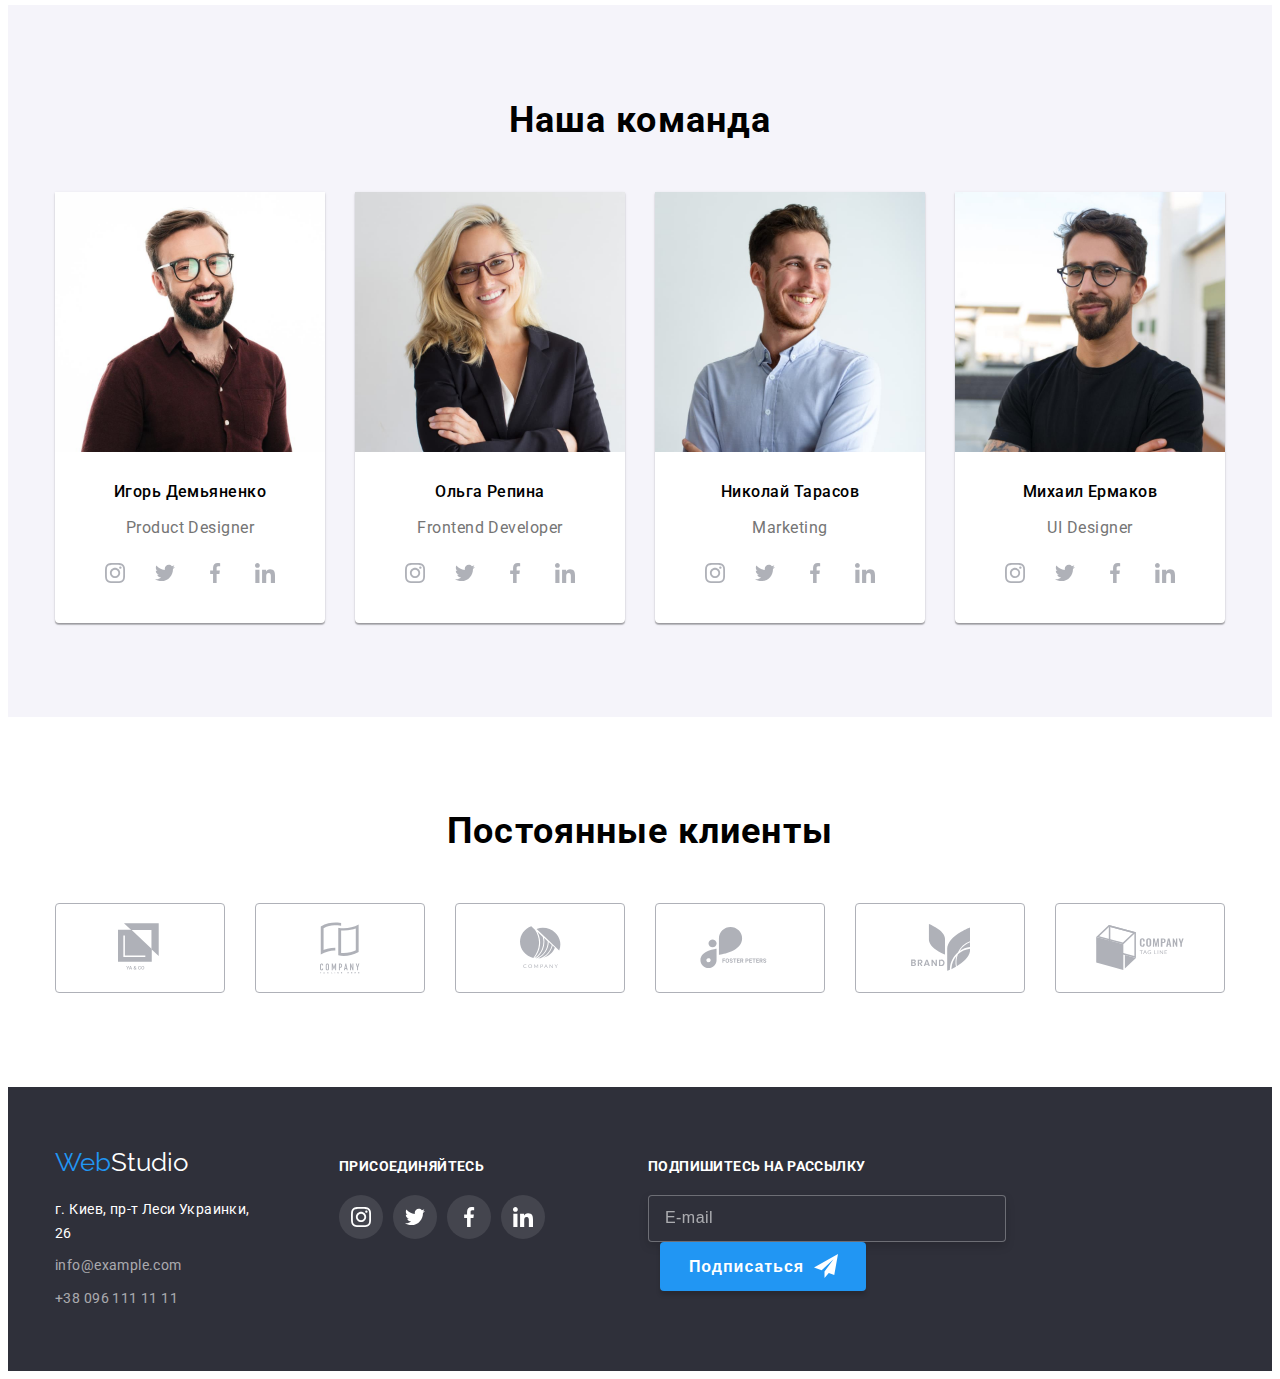
==== commit 25db4721: "Завершение HW-7" ====
--- a/index.html
+++ b/index.html
@@ -15,85 +15,106 @@
       integrity="sha512-ISS7cAi1PEhQ8jnbJpJZMd29NlhNj4AWYyLOSp2CE/CsHxTCu+r+t0D2yoJudVrd0/8fTVPUVDzY5Tvli75u/g=="
       crossorigin="anonymous"
     />
-    <title>goit-markup-hw-06</title>
-    <link rel="stylesheet" href="./css/styles.css" />
+    <title>goit-markup-hw-07</title>
+    <link rel="stylesheet" href="./css/main.min.css" />
   </head>
   <body>
     <!-- Modal window -->
     <div class="backdrop is-hidden" data-modal>
       <div class="modal">
-        <button class="modal-btn" type="button" data-modal-close></button>
-        <h3 class="modal-title">Оставьте свои данные, мы вам перезвоним</h3>
+        <button class="modal__btn" type="button" data-modal-close></button>
+        <h3 class="modal__lable">Оставьте свои данные, мы вам перезвоним</h3>
         <form class="modal-form">
           <div class="form-field">
-            <label class="form-label" for="name"> Имя</label>
-            <input class="form-input" type="text" name="name" id="name" />
-            <svg class="form-icon" width="12" height="12">
+            <label class="form-field__label" for="name"> Имя</label>
+            <input
+              class="form-field__input"
+              type="text"
+              name="name"
+              id="name"
+            />
+            <svg class="form-field__icon" width="12" height="12">
               <use href="./images/icons.svg#icon-person"></use>
             </svg>
           </div>
           <div class="form-field">
-            <label class="form-label" for="telephone">Телефон</label>
-            <input class="form-input" type="tel" name="tel" id="telephone" />
-            <svg class="form-icon" width="13" height="13">
+            <label class="form-field__label" for="telephone">Телефон</label>
+            <input
+              class="form-field__input"
+              type="tel"
+              name="tel"
+              id="telephone"
+            />
+            <svg class="form-field__icon" width="13" height="13">
               <use href="./images/icons.svg#icon-phone"></use>
             </svg>
           </div>
           <div class="form-field">
-            <label class="form-label" for="mail">Почта</label>
-            <input class="form-input" type="email" name="mail" id="mail" />
-            <svg class="form-icon" width="15" height="12">
+            <label class="form-field__label" for="mail">Почта</label>
+            <input
+              class="form-field__input"
+              type="email"
+              name="mail"
+              id="mail"
+            />
+            <svg class="form-field__icon" width="15" height="12">
               <use href="./images/icons.svg#icon-mail"></use>
             </svg>
           </div>
           <div class="form-field">
-            <label class="form-label" for="comment">Комментарий</label>
+            <label class="form-field__label" for="comment">Комментарий</label>
             <textarea
-              class="form-text-area"
+              class="form-field__text-area"
               name="comment"
               id="comment"
               placeholder="Введите текст"
             ></textarea>
           </div>
-          <label class="lable-checkbox">
-            <input class="checkbox" type="checkbox" name="policy" />
-            <span class="check-box"></span>
+          <label class="form-field__checkbox-lable">
+            <input class="form-field__checkbox" type="checkbox" name="policy" />
+            <span class="form-field__check-box-part"></span>
             Соглашаюсь с рассылкой и принимаю
-            <a href="">Условия договора</a></label
+            <a href=""> Условия договора</a></label
           >
-          <button class="modal-form-btn" type="submit">Отправить</button>
+          <button class="modal-form__btn" type="submit">Отправить</button>
         </form>
       </div>
     </div>
     <!-- Header container -->
     <header class="header">
-      <div class="container">
+      <div class="header__container container">
         <nav class="site-nav">
-          <a class="logo" href="./index.html"><span>Web</span>Studio </a>
+          <a class="site-nav__logo" href="./index.html"
+            ><span class="site-nav__logo--logo-part">Web</span>Studio
+          </a>
           <ul class="site-nav list">
-            <li class="site-nav item">
-              <a class="link-nav current" href="./index.html">Студия</a>
-            </li>
-            <li class="site-nav item">
-              <a class="link-nav" href="./portfolio.html">Портфолио</a>
-            </li>
-            <li class="site-nav item">
-              <a class="link-nav" href="">Контакты</a>
+            <li class="site-nav__item">
+              <a
+                class="site-nav__link site-nav__link--current"
+                href="./index.html"
+                >Студия</a
+              >
+            </li>
+            <li class="site-nav__item">
+              <a class="site-nav__link" href="./portfolio.html">Портфолио</a>
+            </li>
+            <li class="site-nav__item">
+              <a class="site-nav__link" href="">Контакты</a>
             </li>
           </ul>
         </nav>
-        <ul class="site-contact list">
-          <li class="item">
-            <a class="link-contact" href="mailto:info@devstudio.com"
-              ><svg class="envelope-icon">
+        <ul class="header-contact list">
+          <li class="header-contact__item">
+            <a class="header-contact__link" href="mailto:info@devstudio.com"
+              ><svg class="header-contact__icon-1">
                 <use href="./images/icons.svg#icon-envelope"></use>
               </svg>
               info@devstudio.com</a
             >
           </li>
-          <li class="item">
-            <a class="link-contact" href="tel:+380961111111">
-              <svg class="smartphonee-icon">
+          <li class="header-contact__item">
+            <a class="header-contact__link" href="tel:+380961111111">
+              <svg class="header-contact__icon-2">
                 <use href="./images/icons.svg#icon-smartphone"></use>
               </svg>
               +38 096 111 11 11</a
@@ -105,59 +126,59 @@
     <!-- Main container -->
     <main>
       <section class="hero">
-        <div class="hero-container">
-          <h1 class="hero-title">Эффективные решения для вашего бизнеса</h1>
-          <button class="hero-button" data-modal-open>Заказать услугу</button>
+        <div class="hero__container">
+          <h1 class="hero__lable">Эффективные решения для вашего бизнеса</h1>
+          <button class="hero__btn" data-modal-open>Заказать услугу</button>
         </div>
       </section>
-      <section class="our-principles">
-        <div class="container">
+      <section class="principles">
+        <div class="principles__container container">
           <h2 class="visually-hidden">Наши принципы</h2>
-          <ul class="our-principles-list list">
-            <li class="item icon-antenna">
-              <div class="wrap">
-                <svg class="our-principles-list-icon" width="70" height="70">
+          <ul class="principles__list list">
+            <li class="principles__item">
+              <div class="principles__wrap">
+                <svg class="principles-list-icon" width="70" height="70">
                   <use href="./images/icons.svg#icon-antenna"></use>
                 </svg>
               </div>
-              <h3 class="our-principles-title">Внимание к деталям</h3>
-              <p class="our-principles-text">
+              <h3 class="principles__lable">Внимание к деталям</h3>
+              <p class="principles__text">
                 Идейные соображения, а также начало повседневной работы по
                 формированию позиции.
               </p>
             </li>
-            <li class="item icon-clock">
-              <div class="wrap">
+            <li class="principles__item">
+              <div class="principles__wrap">
                 <svg width="70" height="70">
                   <use href="./images/icons.svg#icon-clock"></use>
                 </svg>
               </div>
-              <h3 class="our-principles-title">Пунктуальность</h3>
-              <p class="our-principles-text">
+              <h3 class="principles__lable">Пунктуальность</h3>
+              <p class="principles__text">
                 Задача организации, в особенности же рамки и место обучения
                 кадров влечет за собой.
               </p>
             </li>
-            <li class="item icon-diagram">
-              <div class="wrap">
+            <li class="principles__item">
+              <div class="principles__wrap">
                 <svg width="70" height="70">
                   <use href="./images/icons.svg#icon-diagram"></use>
                 </svg>
               </div>
-              <h3 class="our-principles-title">Планирование</h3>
-              <p class="our-principles-text">
+              <h3 class="principles__lable">Планирование</h3>
+              <p class="principles__text">
                 Равным образом консультация с широким активом в значительной
                 степени обуславливает.
               </p>
             </li>
-            <li class="item icon-astronaut">
-              <div class="wrap">
+            <li class="principles__item">
+              <div class="principles__wrap">
                 <svg width="70" height="70">
                   <use href="./images/icons.svg#icon-astronaut"></use>
                 </svg>
               </div>
-              <h3 class="our-principles-title">Современные технологии</h3>
-              <p class="our-principles-text">
+              <h3 class="principles__lable">Современные технологии</h3>
+              <p class="principles__text">
                 Значимость этих проблем настолько очевидна, что реализация
                 плановых заданий.
               </p>
@@ -165,71 +186,71 @@
           </ul>
         </div>
       </section>
-      <section class="what-we-do">
+      <section class="directions">
         <div class="container">
-          <h2 class="what-we-do-title">Чем мы занимаемся</h2>
-          <ul class="grid list">
-            <li class="grid-item">
+          <h2 class="directions__lable">Чем мы занимаемся</h2>
+          <ul class="directions__grid list">
+            <li class="directions__item">
               <img src="./images/photo1.jpg" alt="Написание кода" width="370" />
-              <p class="img-label">Десктопные приложения</p>
-            </li>
-            <li class="grid-item">
+              <p class="directions__img-lable">Десктопные приложения</p>
+            </li>
+            <li class="directions__item">
               <img
                 src="./images/photo2.jpg"
                 alt="Адаптивная вёрстка"
                 width="370"
               />
-              <p class="img-label">Мобильные приложения</p>
-            </li>
-            <li class="grid-item">
+              <p class="directions__img-lable">Мобильные приложения</p>
+            </li>
+            <li class="directions__item">
               <img
                 src="./images/photo3.jpg"
                 alt="Создание дизайна"
                 width="370"
               />
-              <p class="img-label">Дизайнерские решения</p>
+              <p class="directions__img-lable">Дизайнерские решения</p>
             </li>
           </ul>
         </div>
       </section>
-      <section class="our-team">
+      <section class="team">
         <div class="container">
-          <h2 class="our-team-title">Наша команда</h2>
-          <ul class="grid list">
-            <li class="our-team-card grid-item">
+          <h2 class="team__lable">Наша команда</h2>
+          <ul class="card-set list">
+            <li class="card-set__item">
               <img
                 src="./images/product_designer.jpg"
                 alt="Product Designer"
                 width="270"
               />
-              <div class="wrap">
-                <h3 class="our-team-card-title">Игорь Демьяненко</h3>
-                <p class="our-team-card-text" lang="en">Product Designer</p>
-                <ul class="social-link-list list">
-                  <li class="item">
-                    <a class="social-link" href="#">
-                      <svg class="social-icon">
+              <div class="card-set__wrap">
+                <h3 class="card-set__lable">Игорь Демьяненко</h3>
+                <p class="card-set__text" lang="en">Product Designer</p>
+                <ul class="card-set-bottom__list list">
+                  <li class="card-set-bottom__item">
+                    <a class="card-set-bottom__link" href="#">
+                      <svg class="card-set-bottom__icon">
                         <use href="./images/icons.svg#icon-instagram"></use>
                       </svg>
                     </a>
                   </li>
-                  <li class="item">
-                    <a class="social-link" href="#">
-                      <svg class="social-icon">
+                  <li class="card-set-bottom__item">
+                    <a class="card-set-bottom__link" href="#">
+                      <svg class="card-set-bottom__icon">
                         <use href="./images/icons.svg#icon-twitter"></use>
                       </svg>
                     </a>
                   </li>
-                  <li class="item">
-                    <a class="social-link" href="#">
-                      <svg class="social-icon">
+                  <li class="card-set-bottom__item">
+                    <a class="card-set-bottom__link" href="#">
+                      <svg class="card-set-bottom__icon">
                         <use href="./images/icons.svg#icon-facebook"></use>
                       </svg>
                     </a>
                   </li>
-                  <li class="item">
-                    <a class="social-link" href="#">
-                      <svg class="social-icon">
+                  <li class="card-set-bottom__item">
+                    <a class="card-set-bottom__link" href="#">
+                      <svg class="card-set-bottom__icon">
                         <use href="./images/icons.svg#icon-linkedin"></use>
                       </svg>
                     </a>
@@ -237,40 +258,40 @@
                 </ul>
               </div>
             </li>
-            <li class="our-team-card grid-item">
+            <li class="card-set__item">
               <img
                 src="./images/frontend_developer.jpg"
                 alt="Frontend Developer"
                 width="270"
               />
-              <div class="wrap">
-                <h3 class="our-team-card-title">Ольга Репина</h3>
-                <p class="our-team-card-text" lang="en">Frontend Developer</p>
-                <ul class="social-link-list list">
-                  <li class="item">
-                    <a class="social-link" href="#">
-                      <svg class="social-icon">
+              <div class="card-set__wrap">
+                <h3 class="card-set__lable">Ольга Репина</h3>
+                <p class="card-set__text" lang="en">Frontend Developer</p>
+                <ul class="card-set-bottom__list list">
+                  <li class="card-set-bottom__item">
+                    <a class="card-set-bottom__link" href="#">
+                      <svg class="card-set-bottom__icon">
                         <use href="./images/icons.svg#icon-instagram"></use>
                       </svg>
                     </a>
                   </li>
-                  <li class="item">
-                    <a class="social-link" href="#">
-                      <svg class="social-icon">
+                  <li class="card-set-bottom__item">
+                    <a class="card-set-bottom__link" href="#">
+                      <svg class="card-set-bottom__icon">
                         <use href="./images/icons.svg#icon-twitter"></use>
                       </svg>
                     </a>
                   </li>
-                  <li class="item">
-                    <a class="social-link" href="#">
-                      <svg class="social-icon">
+                  <li class="card-set-bottom__item">
+                    <a class="card-set-bottom__link" href="#">
+                      <svg class="card-set-bottom__icon">
                         <use href="./images/icons.svg#icon-facebook"></use>
                       </svg>
                     </a>
                   </li>
-                  <li class="item">
-                    <a class="social-link" href="#">
-                      <svg class="social-icon">
+                  <li class="card-set-bottom__item">
+                    <a class="card-set-bottom__link" href="#">
+                      <svg class="card-set-bottom__icon">
                         <use href="./images/icons.svg#icon-linkedin"></use>
                       </svg>
                     </a>
@@ -278,36 +299,36 @@
                 </ul>
               </div>
             </li>
-            <li class="our-team-card grid-item">
+            <li class="card-set__item">
               <img src="./images/marketing.jpg" alt="Marketing" width="270" />
-              <div class="wrap">
-                <h3 class="our-team-card-title">Николай Тарасов</h3>
-                <p class="our-team-card-text" lang="en">Marketing</p>
-                <ul class="social-link-list list">
-                  <li class="item">
-                    <a class="social-link" href="#">
-                      <svg class="social-icon">
+              <div class="card-set__wrap">
+                <h3 class="card-set__lable">Николай Тарасов</h3>
+                <p class="card-set__text" lang="en">Marketing</p>
+                <ul class="card-set-bottom__list list">
+                  <li class="card-set-bottom__item">
+                    <a class="card-set-bottom__link" href="#">
+                      <svg class="card-set-bottom__icon">
                         <use href="./images/icons.svg#icon-instagram"></use>
                       </svg>
                     </a>
                   </li>
-                  <li class="item">
-                    <a class="social-link" href="#">
-                      <svg class="social-icon">
+                  <li class="card-set-bottom__item">
+                    <a class="card-set-bottom__link" href="#">
+                      <svg class="card-set-bottom__icon">
                         <use href="./images/icons.svg#icon-twitter"></use>
                       </svg>
                     </a>
                   </li>
-                  <li class="item">
-                    <a class="social-link" href="#">
-                      <svg class="social-icon">
+                  <li class="card-set-bottom__item">
+                    <a class="card-set-bottom__link" href="#">
+                      <svg class="card-set-bottom__icon">
                         <use href="./images/icons.svg#icon-facebook"></use>
                       </svg>
                     </a>
                   </li>
-                  <li class="item">
-                    <a class="social-link" href="#">
-                      <svg class="social-icon">
+                  <li class="card-set-bottom__item">
+                    <a class="card-set-bottom__link" href="#">
+                      <svg class="card-set-bottom__icon">
                         <use href="./images/icons.svg#icon-linkedin"></use>
                       </svg>
                     </a>
@@ -315,40 +336,40 @@
                 </ul>
               </div>
             </li>
-            <li class="our-team-card grid-item">
+            <li class="card-set__item">
               <img
                 src="./images/ui_designer.jpg"
                 alt="UI Designer"
                 width="270"
               />
-              <div class="wrap">
-                <h3 class="our-team-card-title">Михаил Ермаков</h3>
-                <p class="our-team-card-text" lang="en">UI Designer</p>
-                <ul class="social-link-list list">
-                  <li class="item">
-                    <a class="social-link" href="#">
-                      <svg class="social-icon">
+              <div class="card-set__wrap">
+                <h3 class="card-set__lable">Михаил Ермаков</h3>
+                <p class="card-set__text" lang="en">UI Designer</p>
+                <ul class="card-set-bottom__list list">
+                  <li class="card-set-bottom__item">
+                    <a class="card-set-bottom__link" href="#">
+                      <svg class="card-set-bottom__icon">
                         <use href="./images/icons.svg#icon-instagram"></use>
                       </svg>
                     </a>
                   </li>
-                  <li class="item">
-                    <a class="social-link" href="#">
-                      <svg class="social-icon">
+                  <li class="card-set-bottom__item">
+                    <a class="card-set-bottom__link" href="#">
+                      <svg class="card-set-bottom__icon">
                         <use href="./images/icons.svg#icon-twitter"></use>
                       </svg>
                     </a>
                   </li>
-                  <li class="item">
-                    <a class="social-link" href="#">
-                      <svg class="social-icon">
+                  <li class="card-set-bottom__item">
+                    <a class="card-set-bottom__link" href="#">
+                      <svg class="card-set-bottom__icon">
                         <use href="./images/icons.svg#icon-facebook"></use>
                       </svg>
                     </a>
                   </li>
-                  <li class="item">
-                    <a class="social-link" href="#">
-                      <svg class="social-icon">
+                  <li class="card-set-bottom__item">
+                    <a class="card-set-bottom__link" href="#">
+                      <svg class="card-set-bottom__icon">
                         <use href="./images/icons.svg#icon-linkedin"></use>
                       </svg>
                     </a>
@@ -359,48 +380,48 @@
           </ul>
         </div>
       </section>
-      <section class="our-clients">
+      <section class="clients">
         <div class="container">
-          <h2 class="our-clients-title">Постоянные клиенты</h2>
-          <ul class="clients-list list">
-            <li class="item">
-              <a href="#" class="clients-link">
-                <svg class="clients-icon" width="45" height="50">
+          <h2 class="clients__lable">Постоянные клиенты</h2>
+          <ul class="clients__list list">
+            <li class="clients__item">
+              <a href="#" class="clients__link">
+                <svg class="clients__icon" width="45" height="50">
                   <use href="./images/icons.svg#icon-logo"></use>
                 </svg>
               </a>
             </li>
-            <li class="item">
-              <a href="#" class="clients-link">
-                <svg class="clients-icon" width="40" height="52">
+            <li class="clients__item">
+              <a href="#" class="clients__link">
+                <svg class="clients__icon" width="40" height="52">
                   <use href="./images/icons.svg#icon-logo-2"></use>
                 </svg>
               </a>
             </li>
-            <li class="item">
-              <a href="#" class="clients-link">
-                <svg class="clients-icon" width="41" height="42.6">
+            <li class="clients__item">
+              <a href="#" class="clients__link">
+                <svg class="clients__icon" width="41" height="42.6">
                   <use href="./images/icons.svg#icon-logo-3"></use>
                 </svg>
               </a>
             </li>
-            <li class="item">
-              <a href="#" class="clients-link">
-                <svg class="clients-icon" width="79.66" height="42.02">
+            <li class="clients__item">
+              <a href="#" class="clients__link">
+                <svg class="clients__icon" width="79.66" height="42.02">
                   <use href="./images/icons.svg#icon-logo-4"></use>
                 </svg>
               </a>
             </li>
-            <li class="item">
-              <a href="#" class="clients-link">
-                <svg class="clients-icon" width="59" height="47">
+            <li class="clients__item">
+              <a href="#" class="clients__link">
+                <svg class="clients__icon" width="59" height="47">
                   <use href="./images/icons.svg#icon-logo-5"></use>
                 </svg>
               </a>
             </li>
-            <li class="item">
-              <a href="#" class="clients-link">
-                <svg class="clients-icon" width="88.48" height="45.44">
+            <li class="clients__item">
+              <a href="#" class="clients__link">
+                <svg class="clients__icon" width="88.48" height="45.44">
                   <use href="./images/icons.svg#icon-logo-6"></use>
                 </svg>
               </a>
@@ -411,74 +432,74 @@
     </main>
     <!-- Footer container -->
     <footer class="footer">
-      <div class="container">
+      <div class="footer-container container">
         <div>
-          <a class="logo logo-footer" href="./index.html"
-            ><span>Web</span>Studio</a
+          <a class="footer-logo" href="./index.html"
+            ><span class="footer-logo__part">Web</span>Studio</a
           >
           <address class="footer-adress">
             <ul class="list">
-              <li class="footer-adress-item">
+              <li class="footer-adress__item">
                 г. Киев, пр-т Леси Украинки, 26
               </li>
-              <li class="footer-adress-item">
-                <a class="link-contact" href="mailto:info@example.com"
+              <li class="footer-adress__item">
+                <a class="footer-adress__link" href="mailto:info@example.com"
                   >info@example.com</a
                 >
               </li>
-              <li class="footer-adress-item">
-                <a class="link-contact" href="tel:+380961111111"
+              <li class="footer-adress__item">
+                <a class="footer-adress__link" href="tel:+380961111111"
                   >+38 096 111 11 11</a
                 >
               </li>
             </ul>
           </address>
         </div>
-        <div class="footer-social-link-wrap">
-          <h3 class="footer-social-link-title">присоединяйтесь</h3>
-          <ul class="footer-social-link-list list">
-            <li class="item">
-              <a class="footer-social-link" href="#">
-                <svg class="footer-social-icon">
+        <div class="footer-social">
+          <h3 class="footer-social__label">присоединяйтесь</h3>
+          <ul class="footer-social__list list">
+            <li class="footer-social__item">
+              <a class="footer-social__link" href="#">
+                <svg class="footer-social__icon">
                   <use href="./images/icons.svg#icon-instagram"></use>
                 </svg>
               </a>
             </li>
-            <li class="item">
-              <a class="footer-social-link" href="#">
-                <svg class="footer-social-icon">
+            <li class="footer-social__item">
+              <a class="footer-social__link" href="#">
+                <svg class="footer-social__icon">
                   <use href="./images/icons.svg#icon-twitter"></use>
                 </svg>
               </a>
             </li>
-            <li class="item">
-              <a class="footer-social-link" href="#">
-                <svg class="footer-social-icon">
+            <li class="footer-social__item">
+              <a class="footer-social__link" href="#">
+                <svg class="footer-social__icon">
                   <use href="./images/icons.svg#icon-facebook"></use>
                 </svg>
               </a>
             </li>
-            <li class="item">
-              <a class="footer-social-link" href="#">
-                <svg class="footer-social-icon">
+            <li class="footer-social__item">
+              <a class="footer-social__link" href="#">
+                <svg class="footer-social__icon">
                   <use href="./images/icons.svg#icon-linkedin"></use>
                 </svg>
               </a>
             </li>
           </ul>
         </div>
-        <div class="footer-form-wrap">
-          <h3 class="footer-social-link-title">Подпишитесь на рассылку</h3>
-          <form class="footer-form">
+        <div class="footer-form">
+          <h3 class="footer-form__label">Подпишитесь на рассылку</h3>
+          <form>
             <label>
               <input
-                class="footer-form-input"
+                class="footer-form__input"
                 type="email"
                 name="email"
                 placeholder="E-mail"
               />
             </label>
-            <button class="footer-form-btn" type="submit">Подписаться</button>
+            <button class="footer-form__btn" type="submit">Подписаться</button>
           </form>
         </div>
       </div>
--- a/css/main.min.css
+++ b/css/main.min.css
@@ -0,0 +1,2 @@
+html{-webkit-box-sizing:border-box;box-sizing:border-box}*,*::after,*::before{-webkit-box-sizing:inherit;box-sizing:inherit}h1,h2,h3,h4,h5,h6,p{margin-top:0}img{display:block;height:auto;min-width:100%}.list{list-style:none;padding-left:0;margin:0}body{font-family:"Roboto", sans-serif;color:var(--main-font-color)}.container{width:1200px;padding-left:15px;padding-right:15px;margin-right:auto;margin-left:auto}.link{text-decoration:none;color:inherit}.visually-hidden{position:absolute;width:1px;height:1px;margin:-1px;padding:0;overflow:hidden;border:0;clip:rect(0 0 0 0)}.grid{display:-webkit-box;display:-ms-flexbox;display:flex;-ms-flex-wrap:wrap;flex-wrap:wrap;margin-left:-30px;margin-top:-30px}.portfolio{padding-top:94px;padding-bottom:94px;text-align:center}.portfolio-filter{display:-webkit-inline-box;display:-ms-inline-flexbox;display:inline-flex;margin-left:0;margin-right:0;margin-bottom:50px}.portfolio-filter__item:not(:last-child){margin-right:8px}.portfolio-filter__btn{font-family:inherit;cursor:pointer;border:none;background-color:#f5f4fa;border-radius:4px;padding:6px 22px;color:inherit;font-weight:500;font-size:16px;line-height:1.625;-webkit-transition:background-color 250ms cubic-bezier(0.4, 0, 0.2, 1),color 250ms cubic-bezier(0.4, 0, 0.2, 1),-webkit-box-shadow 250ms cubic-bezier(0.4, 0, 0.2, 1);transition:background-color 250ms cubic-bezier(0.4, 0, 0.2, 1),color 250ms cubic-bezier(0.4, 0, 0.2, 1),-webkit-box-shadow 250ms cubic-bezier(0.4, 0, 0.2, 1);transition:background-color 250ms cubic-bezier(0.4, 0, 0.2, 1),color 250ms cubic-bezier(0.4, 0, 0.2, 1),box-shadow 250ms cubic-bezier(0.4, 0, 0.2, 1);transition:background-color 250ms cubic-bezier(0.4, 0, 0.2, 1),color 250ms cubic-bezier(0.4, 0, 0.2, 1),box-shadow 250ms cubic-bezier(0.4, 0, 0.2, 1),-webkit-box-shadow 250ms cubic-bezier(0.4, 0, 0.2, 1)}.portfolio-filter__btn:hover,.portfolio-filter__btn:focus{color:#fff;background-color:#2196f3;-webkit-box-shadow:0px 3px 1px rgba(0,0,0,0.1),0px 1px 2px rgba(0,0,0,0.08),0px 2px 2px rgba(0,0,0,0.12);box-shadow:0px 3px 1px rgba(0,0,0,0.1),0px 1px 2px rgba(0,0,0,0.08),0px 2px 2px rgba(0,0,0,0.12);-webkit-transition:-webkit-box-shadow 250ms cubic-bezier(0.4, 0, 0.2, 1);transition:-webkit-box-shadow 250ms cubic-bezier(0.4, 0, 0.2, 1);transition:box-shadow 250ms cubic-bezier(0.4, 0, 0.2, 1);transition:box-shadow 250ms cubic-bezier(0.4, 0, 0.2, 1), -webkit-box-shadow 250ms cubic-bezier(0.4, 0, 0.2, 1)}.portfolio-grid{display:-webkit-box;display:-ms-flexbox;display:flex;-ms-flex-wrap:wrap;flex-wrap:wrap;margin-left:-30px;margin-top:-30px}.portfolio-grid__item{width:370px;margin-left:30px;margin-top:30px}.portfolio-grid__item:focus .portfolio-grid-overlay__text,.portfolio-grid__item:hover .portfolio-grid-overlay__text{opacity:1;-webkit-transform:translateY(0);transform:translateY(0)}.portfolio-grid__link{text-decoration:none;color:inherit;display:inline-block;-webkit-transition:-webkit-box-shadow 250ms cubic-bezier(0.4, 0, 0.2, 1);transition:-webkit-box-shadow 250ms cubic-bezier(0.4, 0, 0.2, 1);transition:box-shadow 250ms cubic-bezier(0.4, 0, 0.2, 1);transition:box-shadow 250ms cubic-bezier(0.4, 0, 0.2, 1), -webkit-box-shadow 250ms cubic-bezier(0.4, 0, 0.2, 1)}.portfolio-grid__link:focus,.portfolio-grid__link:hover{cursor:pointer;-webkit-box-shadow:0px 1px 1px rgba(0,0,0,0.12),0px 4px 4px rgba(0,0,0,0.06),1px 4px 6px rgba(0,0,0,0.16);box-shadow:0px 1px 1px rgba(0,0,0,0.12),0px 4px 4px rgba(0,0,0,0.06),1px 4px 6px rgba(0,0,0,0.16);-webkit-transition:-webkit-box-shadow 250ms cubic-bezier(0.4, 0, 0.2, 1);transition:-webkit-box-shadow 250ms cubic-bezier(0.4, 0, 0.2, 1);transition:box-shadow 250ms cubic-bezier(0.4, 0, 0.2, 1);transition:box-shadow 250ms cubic-bezier(0.4, 0, 0.2, 1), -webkit-box-shadow 250ms cubic-bezier(0.4, 0, 0.2, 1)}.portfolio-grid-overlay{position:relative;overflow:hidden}.portfolio-grid-overlay__text{position:absolute;top:0;left:0;height:100%;opacity:0;padding:63px 24px;font-size:18px;line-height:1.55;color:#fff;letter-spacing:0.03em;background-color:rgba(33,150,243,0.9);text-align:left;-webkit-transform:translatey(100%);transform:translatey(100%);-webkit-transition-property:opacity, -webkit-transform;transition-property:opacity, -webkit-transform;transition-property:transform, opacity;transition-property:transform, opacity, -webkit-transform;-webkit-transition-duration:250ms;transition-duration:250ms;-webkit-transition-timing-function:cubic-bezier(0.4, 0, 0.2, 1);transition-timing-function:cubic-bezier(0.4, 0, 0.2, 1)}.portfolio-grid-bottom{text-align:left;padding:20px 24px;border-right:1px solid #eee;border-left:1px solid #eee;border-bottom:1px solid #eee}.portfolio-grid-bottom__lable{font-weight:bold;font-size:18px;line-height:2;letter-spacing:0.06em;margin-bottom:4px}.portfolio-grid-bottom__text{font-size:16px;line-height:1.87;letter-spacing:0.03em;color:#757575;font-weight:normal;margin-bottom:0}.header{border-bottom:1px solid #ececec;-webkit-box-align:center;-ms-flex-align:center;align-items:center}.header__container{display:-webkit-box;display:-ms-flexbox;display:flex;-webkit-box-pack:end;-ms-flex-pack:end;justify-content:flex-end}.site-nav{display:-webkit-box;display:-ms-flexbox;display:flex;-webkit-box-align:center;-ms-flex-align:center;align-items:center;margin-right:auto}.site-nav .item .current{color:var(--hover-focus-color)}.site-nav__logo{text-decoration:none;color:var(--dark-color);font-family:"Raleway", sans-serif;font-size:26px;line-height:1.2;margin-right:93px;padding-top:24px;padding-bottom:25px}.site-nav__logo--logo-part{color:#2196f3}.site-nav__item{position:relative;margin-right:50px}.site-nav__item:last-child{margin-right:0}.site-nav__link{display:block;text-decoration:none;font-weight:500;font-size:14px;line-height:1.14;color:var(--main-font-color);padding-top:32px;padding-bottom:32px;-webkit-transition:color 250ms var(--timing-function);transition:color 250ms var(--timing-function)}.site-nav__link:hover,.site-nav__link:focus{color:#2196f3}.site-nav__link--current::after{content:"";position:absolute;bottom:0;left:0;width:100%;border-bottom:4px solid #2196f3;border-radius:2px}.header-contact{display:-webkit-box;display:-ms-flexbox;display:flex;-webkit-box-align:center;-ms-flex-align:center;align-items:center;color:#757575}.header-contact__item:not(:last-child){margin-right:50px}.header-contact__link{display:-webkit-box;display:-ms-flexbox;display:flex;-webkit-box-align:center;-ms-flex-align:center;align-items:center;padding-top:32px;padding-bottom:32px;text-decoration:none;font-style:normal;font-weight:500;font-size:14px;line-height:1.14;color:#757575;letter-spacing:0.02em;-webkit-transition:color 250ms cubic-bezier(0.4, 0, 0.2, 1);transition:color 250ms cubic-bezier(0.4, 0, 0.2, 1)}.header-contact__link:hover,.header-contact__link:focus{color:#2196f3}.header-contact__icon-1{width:16px;height:12px;margin-right:10px;fill:currentColor}.header-contact__icon-2{width:10px;height:16px;margin-right:10px;fill:currentColor}.hero{margin-right:auto;margin-left:auto;background-color:#c4c4c4;padding-top:200px;padding-bottom:200px;max-width:1600px;background-image:-webkit-gradient(linear, left top, right top, from(rgba(47,48,58,0.4)), to(rgba(47,48,58,0.4))),url(../images/Img.jpg);background-image:linear-gradient(to right, rgba(47,48,58,0.4), rgba(47,48,58,0.4)),url(../images/Img.jpg);background-repeat:no-repeat;background-size:cover;background-position:center}.hero__container{width:696px;text-align:center;margin-right:auto;margin-left:auto}.hero__lable{font-weight:900;font-size:44px;line-height:1.36;text-transform:uppercase;text-align:center;color:#fff;letter-spacing:0.06em}.hero__btn{background-color:#2196f3;font-weight:bold;font-size:16px;line-height:1.875;color:#fff;border:none;letter-spacing:0.06em;-webkit-box-shadow:0px 4px 4px rgba(0,0,0,0.15);box-shadow:0px 4px 4px rgba(0,0,0,0.15);border-radius:4px;cursor:pointer;padding:10px 32px}.principles{padding-top:94px;padding-bottom:94px}.principles__item:not(:last-child){margin-right:30px}.principles__container{display:-webkit-box;display:-ms-flexbox;display:flex}.principles__list{display:-webkit-box;display:-ms-flexbox;display:flex}.principles__wrap{display:-webkit-box;display:-ms-flexbox;display:flex;padding:0;margin-bottom:30px;width:270px;height:120px;-webkit-box-align:center;-ms-flex-align:center;align-items:center;-webkit-box-pack:center;-ms-flex-pack:center;justify-content:center;background-color:#f5f4fa;border-radius:4px}.principles__lable{font-weight:bold;font-size:14px;line-height:1.17;letter-spacing:0.03em;text-transform:uppercase;margin-bottom:10px}.principles__text{font-size:14px;line-height:1.7;letter-spacing:0.03em;color:#757575;margin-bottom:0}.directions{text-align:center;padding-bottom:94px}.directions__lable{font-size:36px;line-height:1.2;letter-spacing:0.03em;text-align:center;margin-bottom:50px}.directions__grid{display:-webkit-box;display:-ms-flexbox;display:flex;-ms-flex-wrap:wrap;flex-wrap:wrap;margin-left:-30px;margin-top:-30px}.directions__item{position:relative;margin-left:30px;margin-top:30px}.directions__img-lable{position:absolute;bottom:0;left:0;width:370px;height:70px;margin-bottom:0;display:-webkit-box;display:-ms-flexbox;display:flex;-webkit-box-pack:center;-ms-flex-pack:center;justify-content:center;-webkit-box-align:center;-ms-flex-align:center;align-items:center;font-weight:bold;font-size:14px;line-height:1.14;letter-spacing:0.03em;text-transform:uppercase;color:#fff;background-color:rgba(47,48,58,0.8)}.team{background-color:#f5f4fa;padding-top:94px;padding-bottom:94px}.team__lable{margin-bottom:50px;font-size:36px;line-height:1.2;text-align:center;letter-spacing:0.03em}.card-set{display:-webkit-box;display:-ms-flexbox;display:flex;-ms-flex-wrap:wrap;flex-wrap:wrap;margin-left:-30px;margin-top:-30px}.card-set__item{width:270px;margin-left:30px;margin-top:30px;background-color:#fff;-webkit-box-shadow:0px 1px 3px rgba(0,0,0,0.12),0px 1px 1px rgba(0,0,0,0.14),0px 2px 1px rgba(0,0,0,0.2);box-shadow:0px 1px 3px rgba(0,0,0,0.12),0px 1px 1px rgba(0,0,0,0.14),0px 2px 1px rgba(0,0,0,0.2);border-radius:0px 0px 4px 4px}.card-set__lable{font-weight:500;font-size:16px;line-height:1.2;text-align:center;letter-spacing:0.03em}.card-set__text{font-size:16px;margin-bottom:16px;line-height:1.2;text-align:center;letter-spacing:0.03em;color:#757575}.card-set__wrap{padding-top:30px;padding-bottom:30px;padding-left:30px;padding-right:30px;text-align:center}.card-set-bottom__list{display:-webkit-inline-box;display:-ms-inline-flexbox;display:inline-flex;padding:0;margin:0;list-style:none}.card-set-bottom__item:not(:last-child){margin-right:10px}.card-set-bottom__link{display:-webkit-box;display:-ms-flexbox;display:flex;border-radius:50%;width:40px;height:40px;-webkit-box-pack:center;-ms-flex-pack:center;justify-content:center;-webkit-box-align:center;-ms-flex-align:center;align-items:center;color:#afb1b8;-webkit-transition:color 250ms cubic-bezier(0.4, 0, 0.2, 1),background-color 250ms cubic-bezier(0.4, 0, 0.2, 1);transition:color 250ms cubic-bezier(0.4, 0, 0.2, 1),background-color 250ms cubic-bezier(0.4, 0, 0.2, 1)}.card-set-bottom__link:focus,.card-set-bottom__link:hover{background-color:#2196f3;color:#fff;-webkit-transition:background-color 250ms cubic-bezier(0.4, 0, 0.2, 1),color 250ms cubic-bezier(0.4, 0, 0.2, 1);transition:background-color 250ms cubic-bezier(0.4, 0, 0.2, 1),color 250ms cubic-bezier(0.4, 0, 0.2, 1)}.card-set-bottom__icon{width:20px;height:20px;fill:currentColor}.clients{padding-top:94px;padding-bottom:94px}.clients__lable{font-weight:bold;font-size:36px;line-height:1.16;text-align:center;letter-spacing:0.03em;margin-bottom:50px}.clients__list{display:-webkit-box;display:-ms-flexbox;display:flex}.clients__item:not(:last-child){margin-right:30px}.clients__link{display:-webkit-box;display:-ms-flexbox;display:flex;width:170px;height:90px;border:1px solid #afb1b8;border-radius:4px;-webkit-box-pack:center;-ms-flex-pack:center;justify-content:center;-webkit-box-align:center;-ms-flex-align:center;align-items:center;color:#afb1b8;-webkit-transition:color 250ms #2196f3;transition:color 250ms #2196f3}.clients__link:hover,.clients__link:focus{color:#2196f3;border:1px solid #2196f3}.clients__icon{fill:currentColor}.backdrop{position:fixed;z-index:990;width:100%;height:100%;left:0;top:0;background-color:rgba(0,0,0,0.2);-webkit-transform:scale(1);transform:scale(1);-webkit-transition:opacity 600ms cubic-bezier(0.17, 0.67, 0.83, 0.67);transition:opacity 600ms cubic-bezier(0.17, 0.67, 0.83, 0.67)}.backdrop.is-hidden{opacity:0;pointer-events:none}.modal{position:absolute;top:50%;left:50%;opacity:1;width:528px;-webkit-transform:translate(-50%, -50%) scale(1);transform:translate(-50%, -50%) scale(1);border-radius:4px;-webkit-box-shadow:0px 1px 3px rgba(0,0,0,0.12),0px 1px 1px rgba(0,0,0,0.14),0px 2px 1px rgba(0,0,0,0.2);box-shadow:0px 1px 3px rgba(0,0,0,0.12),0px 1px 1px rgba(0,0,0,0.14),0px 2px 1px rgba(0,0,0,0.2);background-color:#fff;-webkit-transition:opacity 1000ms cubic-bezier(0.4, 0, 0.2, 1),-webkit-transform 2000ms cubic-bezier(0.4, 0, 0.2, 1),-webkit-box-shadow 2000ms cubic-bezier(0.4, 0, 0.2, 1);transition:opacity 1000ms cubic-bezier(0.4, 0, 0.2, 1),-webkit-transform 2000ms cubic-bezier(0.4, 0, 0.2, 1),-webkit-box-shadow 2000ms cubic-bezier(0.4, 0, 0.2, 1);transition:transform 2000ms cubic-bezier(0.4, 0, 0.2, 1),opacity 1000ms cubic-bezier(0.4, 0, 0.2, 1),box-shadow 2000ms cubic-bezier(0.4, 0, 0.2, 1);transition:transform 2000ms cubic-bezier(0.4, 0, 0.2, 1),opacity 1000ms cubic-bezier(0.4, 0, 0.2, 1),box-shadow 2000ms cubic-bezier(0.4, 0, 0.2, 1),-webkit-transform 2000ms cubic-bezier(0.4, 0, 0.2, 1),-webkit-box-shadow 2000ms cubic-bezier(0.4, 0, 0.2, 1)}.backdrop.is-hidden .modal{-webkit-transform:translate(-50%, -50%) scale(0);transform:translate(-50%, -50%) scale(0);opacity:0}.modal__btn{position:absolute;top:8px;right:8px;width:30px;height:30px;border-radius:50%;cursor:pointer;background-color:#fff;border:1px solid rgba(0,0,0,0.1);-webkit-transition:color 250ms cubic-bezier(0.4, 0, 0.2, 1);transition:color 250ms cubic-bezier(0.4, 0, 0.2, 1)}.modal__btn::before{content:"\2716"}.modal__btn:focus,.modal__btn:hover{color:#2196f3}.modal__lable{margin-top:40px;margin-bottom:12px;font-size:20px;line-height:1.15;letter-spacing:0.03em;color:#212121;text-align:center}.modal-form{width:448px;margin-left:auto;margin-right:auto}.form-field{display:-webkit-box;display:-ms-flexbox;display:flex;-webkit-box-orient:vertical;-webkit-box-direction:normal;-ms-flex-direction:column;flex-direction:column;margin-bottom:10px;position:relative;color:#000}.form-field__label{margin-bottom:4px;font-size:12px;line-height:1.17;letter-spacing:0.01em;color:#757575}.form-field__input{cursor:pointer;border:1px solid rgba(33,33,33,0.2);border-radius:4px;padding-top:12px;padding-bottom:12px;padding-left:42px;padding-right:0;height:40px;font-size:14px;line-height:1.14;letter-spacing:0.01em;-webkit-transition:border 250ms cubic-bezier(0.4, 0, 0.2, 1);transition:border 250ms cubic-bezier(0.4, 0, 0.2, 1)}.form-field__input:hover,.form-field__input:focus{border:1px solid #2196f3;outline:none}.form-field__icon{position:absolute;top:55%;margin-left:12px;fill:currentColor;-webkit-transition:color 250ms cubic-bezier(0.4, 0, 0.2, 1);transition:color 250ms cubic-bezier(0.4, 0, 0.2, 1)}.form-field__icon:focus,.form-field__icon:hover{color:#2196f3;cursor:pointer}.form-field__input:hover+.form-field__icon,.form-field__input:focus+.form-field__icon{color:#2196f3}.form-field:focus-within>.form-field__icon{color:rgba(33,150,243,0.9)}.form-text-area::-webkit-input-placeholder{font-size:14px;line-height:1.14;letter-spacing:0.01em;color:rgba(117,117,117,0.5)}.form-text-area:-ms-input-placeholder{font-size:14px;line-height:1.14;letter-spacing:0.01em;color:rgba(117,117,117,0.5)}.form-text-area::-ms-input-placeholder{font-size:14px;line-height:1.14;letter-spacing:0.01em;color:rgba(117,117,117,0.5)}.form-text-area::placeholder{font-size:14px;line-height:1.14;letter-spacing:0.01em;color:rgba(117,117,117,0.5)}.form-field__text-area{resize:none;cursor:pointer;height:120px;padding:12px 16px;border:1px solid rgba(33,33,33,0.2);border-radius:4px;font-size:14px;line-height:1.14;letter-spacing:0.01em;-webkit-transition:border 250ms cubic-bezier(0.4, 0, 0.2, 1);transition:border 250ms cubic-bezier(0.4, 0, 0.2, 1)}.form-field__text-area:hover,.form-field__text-area:focus{border:1px solid #2196f3;outline:none}.form-field:nth-child(5){-webkit-box-orient:horizontal;-webkit-box-direction:normal;-ms-flex-direction:row;flex-direction:row}.form-field__checkbox-lable{display:-webkit-box;display:-ms-flexbox;display:flex;-webkit-box-align:center;-ms-flex-align:center;align-items:center;-webkit-box-pack:start;-ms-flex-pack:start;justify-content:start;cursor:pointer;font-size:14px;line-height:1.71;letter-spacing:0.03em;color:#757575;margin-top:20px;margin-bottom:30px}.form-field__checkbox{-webkit-appearance:none;-moz-appearance:none;appearance:none}.form-field__check-box-part{cursor:pointer;margin-left:12px;margin-right:8.38px;width:16px;height:15px;background-image:url(../images/vector.svg)}.form-field__checkbox:focus+.form-field__check-box-part{outline:1px solid #2196f3}.form-field__checkbox:checked:focus+.form-field__check-box-part{background-color:#2196f3;outline:1px solid #2196f3;background-image:url(../images/r.svg);background-repeat:no-repeat;background-position:center}.modal-form__btn{display:block;padding:10px 55px;margin-left:auto;margin-right:auto;margin-bottom:40px;cursor:pointer;border:none;background-color:#188ce8;-webkit-box-shadow:0px 4px 4px rgba(0,0,0,0.15);box-shadow:0px 4px 4px rgba(0,0,0,0.15);border-radius:4px;font-weight:bold;font-size:16px;line-height:1.87;letter-spacing:0.06em;color:#fff}.footer-container{display:-webkit-box;display:-ms-flexbox;display:flex;-webkit-box-align:baseline;-ms-flex-align:baseline;align-items:baseline}.footer{background-color:#2f303a;padding-top:60px;padding-bottom:60px}.footer-logo{display:inline-block;text-decoration:none;font-family:"Raleway", sans-serif;font-size:26px;line-height:1.2;color:#fff;margin-right:0;padding-top:0;padding-bottom:0;margin-bottom:20px}.footer-logo__part{color:#2196f3}.footer-adress:nth-child(2){font-size:14px;line-height:1.7;font-style:normal;letter-spacing:0.03em;color:#fff}.footer-adress__item:not(:last-child){margin-bottom:9px}.footer-adress__link{padding-top:0;padding-bottom:0;text-decoration:none;color:rgba(255,255,255,0.6);-webkit-transition:color 250ms cubic-bezier(0.4, 0, 0.2, 1);transition:color 250ms cubic-bezier(0.4, 0, 0.2, 1)}.footer-adress__link:hover,.footer-adress__link:focus{color:#2196f3}.footer-social{margin-left:70px}.footer-social__item:not(:last-child){margin-right:10px}.footer-social__label{text-transform:uppercase;font-weight:bold;font-size:14px;line-height:1.14;letter-spacing:0.03em;color:#fff;margin-bottom:20px}.footer-social__list{display:-webkit-box;display:-ms-flexbox;display:flex}.footer-social__icon{width:20px;height:20px;fill:currentColor}.footer-social__link{display:-webkit-box;display:-ms-flexbox;display:flex;border-radius:50%;background-color:rgba(255,255,255,0.1);width:44px;height:44px;-webkit-box-pack:center;-ms-flex-pack:center;justify-content:center;-webkit-box-align:center;-ms-flex-align:center;align-items:center;color:#fff;-webkit-transition:background-color 250ms cubic-bezier(0.4, 0, 0.2, 1),color 250ms cubic-bezier(0.4, 0, 0.2, 1);transition:background-color 250ms cubic-bezier(0.4, 0, 0.2, 1),color 250ms cubic-bezier(0.4, 0, 0.2, 1)}.footer-social__link:hover,.footer-social__link:focus{background-color:#2196f3}.footer-form{margin-left:103px}.footer-form__label{text-transform:uppercase;font-weight:bold;font-size:14px;line-height:1.14;letter-spacing:0.03em;color:#fff;margin-bottom:20px}.footer-form__input{width:358px;padding-left:16px;padding-top:15px;padding-bottom:15px;cursor:pointer;border:1px solid rgba(255,255,255,0.3);-webkit-filter:drop-shadow(0px 4px 4px rgba(0,0,0,0.15));filter:drop-shadow(0px 4px 4px rgba(0,0,0,0.15));border-radius:4px;background-color:#2f303a;color:rgba(255,255,255,0.6)}.footer-form__input::-webkit-input-placeholder{font-size:16px;line-height:1.25;letter-spacing:0.03em;color:rgba(255,255,255,0.6)}.footer-form__input:-ms-input-placeholder{font-size:16px;line-height:1.25;letter-spacing:0.03em;color:rgba(255,255,255,0.6)}.footer-form__input::-ms-input-placeholder{font-size:16px;line-height:1.25;letter-spacing:0.03em;color:rgba(255,255,255,0.6)}.footer-form__input::placeholder{font-size:16px;line-height:1.25;letter-spacing:0.03em;color:rgba(255,255,255,0.6)}.footer-form__btn{position:relative;border:none;padding:10px 62px 10px 29px;margin-left:12px;cursor:pointer;font-weight:bold;font-size:16px;line-height:1.87;letter-spacing:0.06em;color:#fff;background-color:#2196f3;-webkit-box-shadow:0px 4px 4px rgba(0,0,0,0.15);box-shadow:0px 4px 4px rgba(0,0,0,0.15);border-radius:4px}.footer-form__btn::after{content:"";position:absolute;margin-left:10px;width:24px;height:24px;background-image:url(../images/icon_send.svg);top:50%;-webkit-transform:translateY(-50%);transform:translateY(-50%)}
+/*# sourceMappingURL=main.min.css.map */